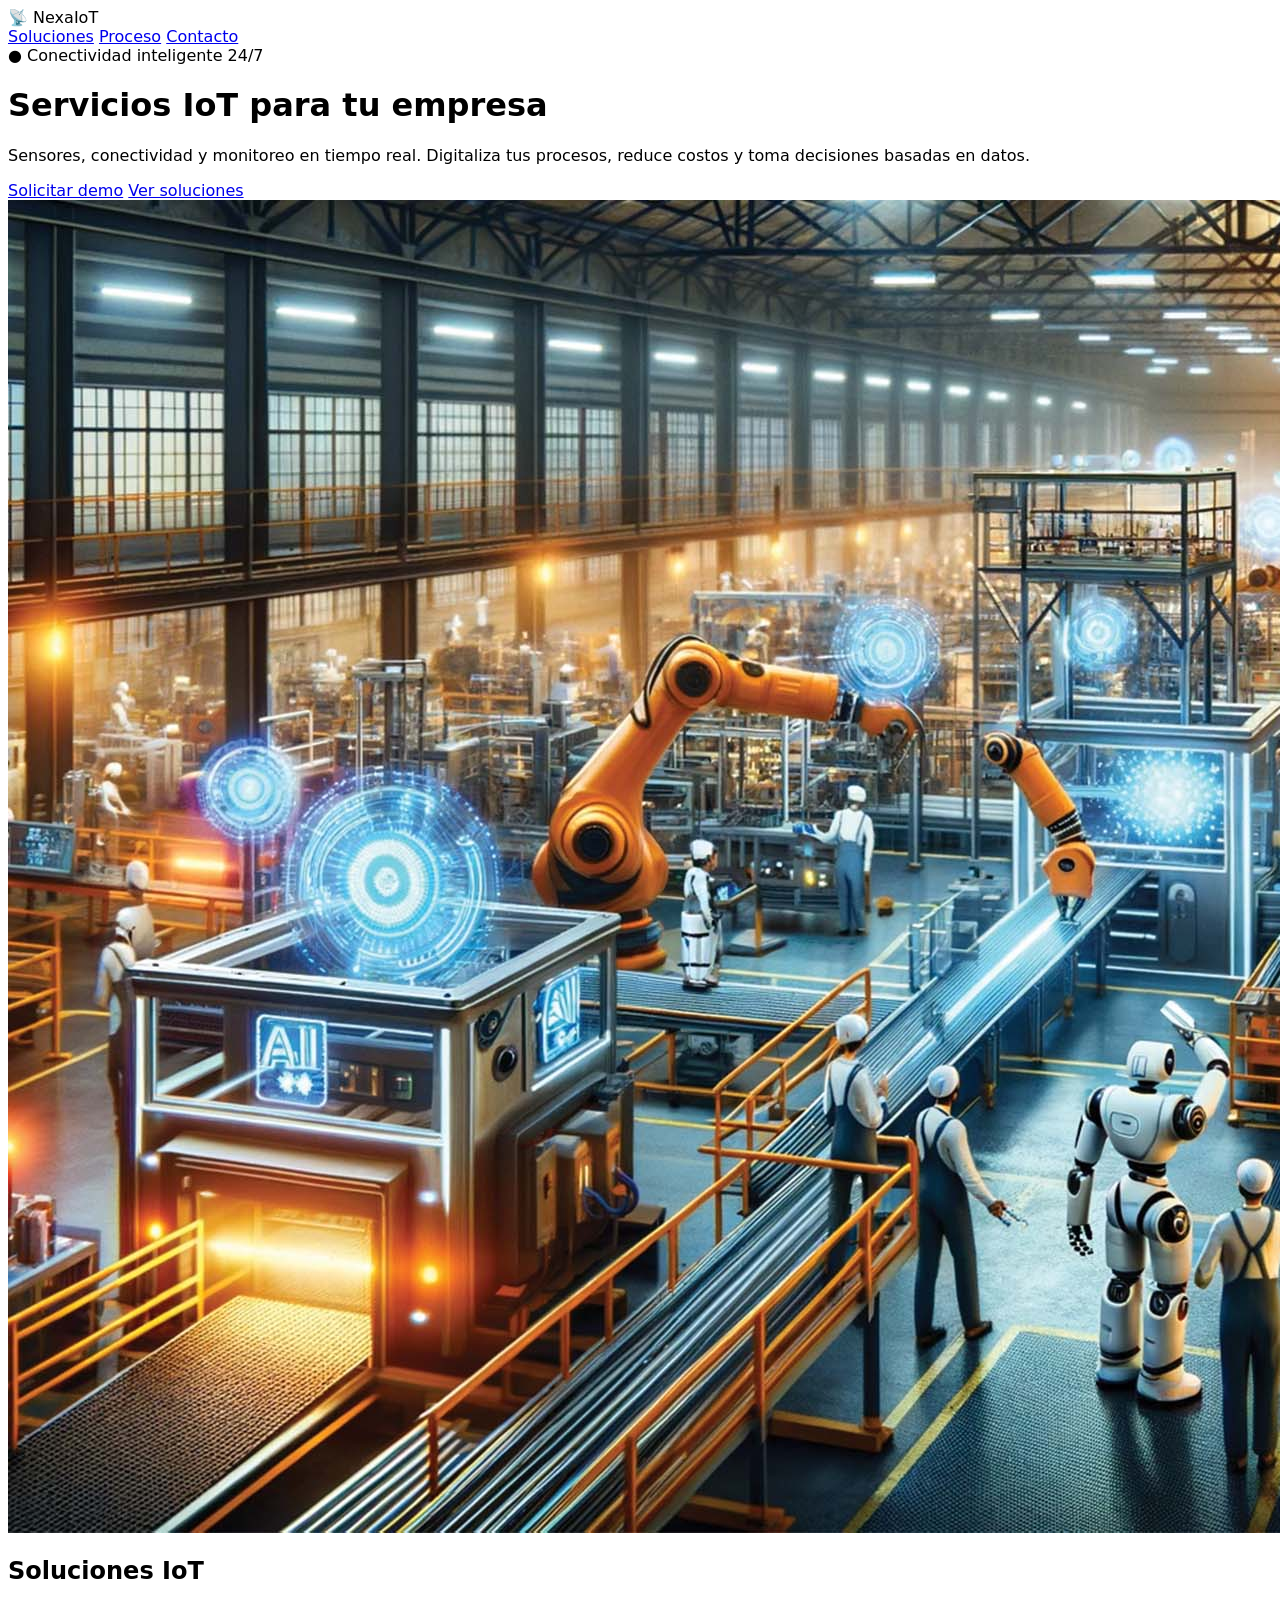
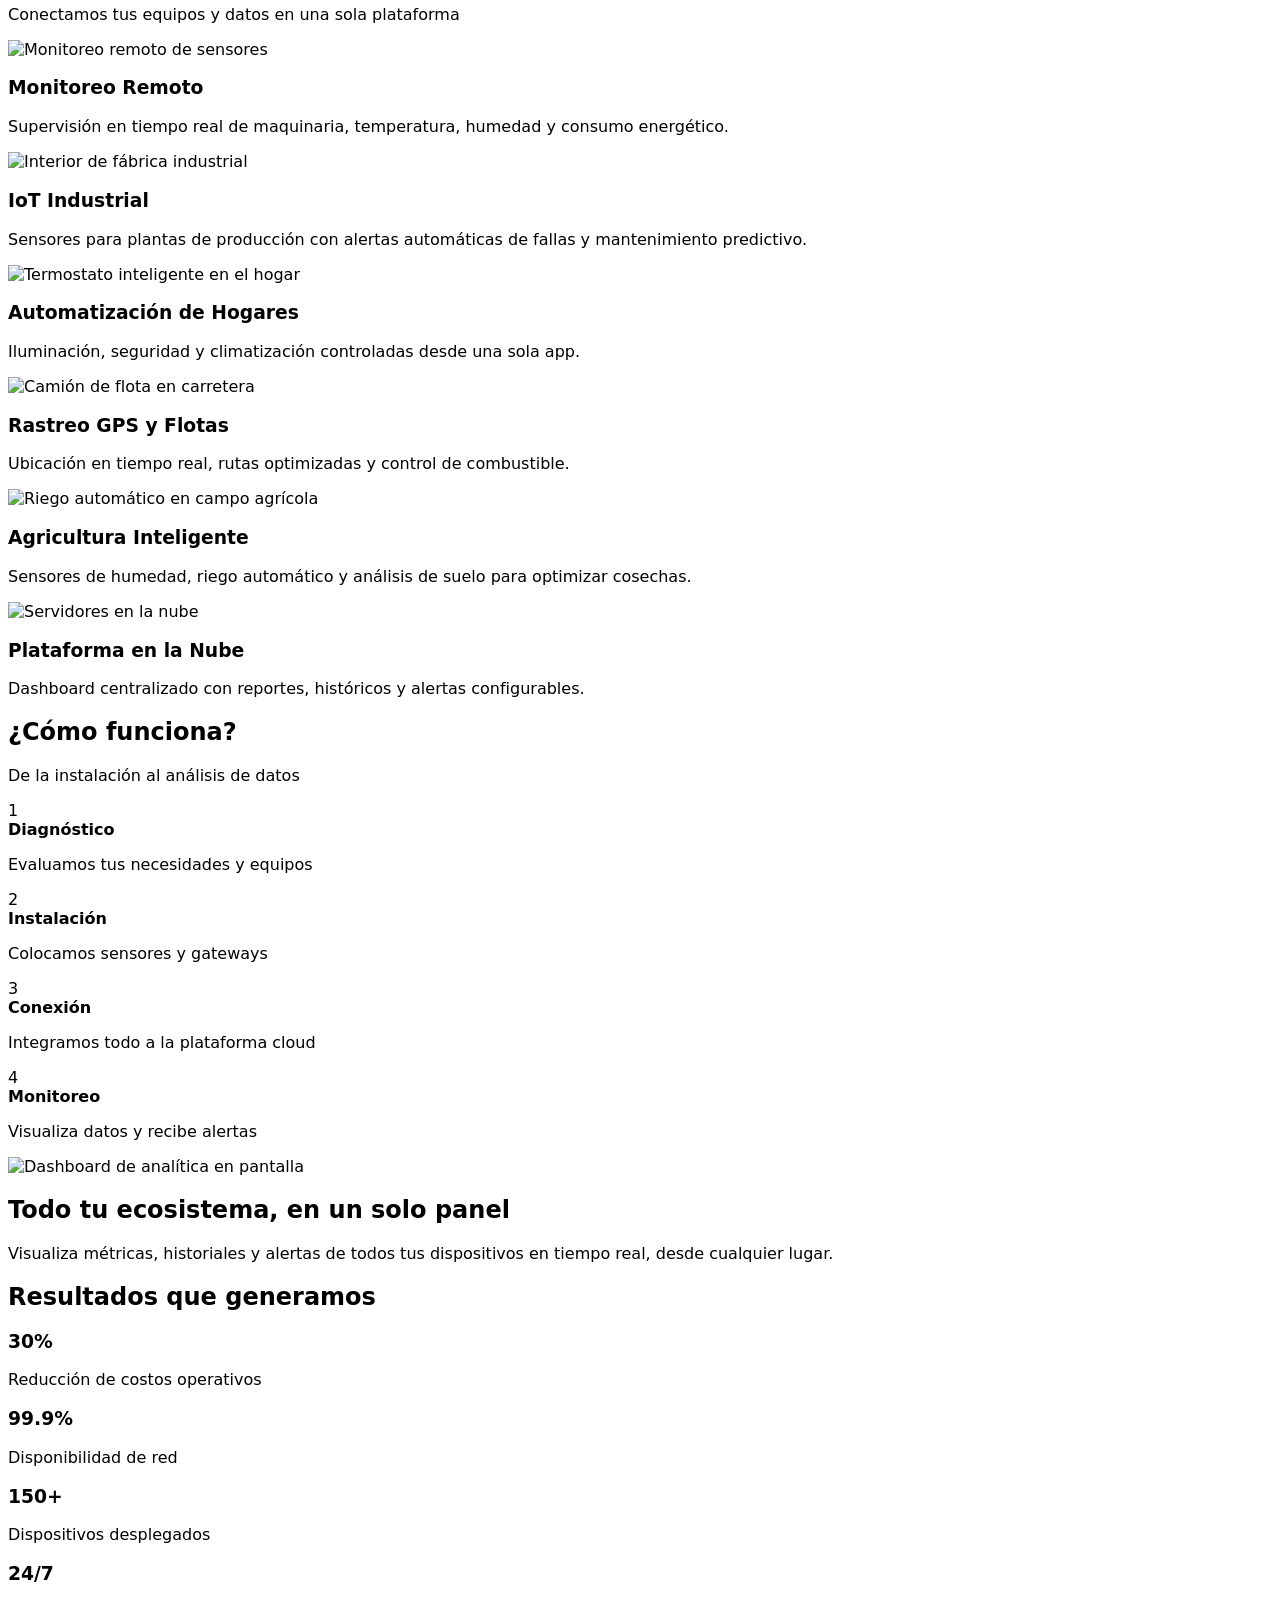
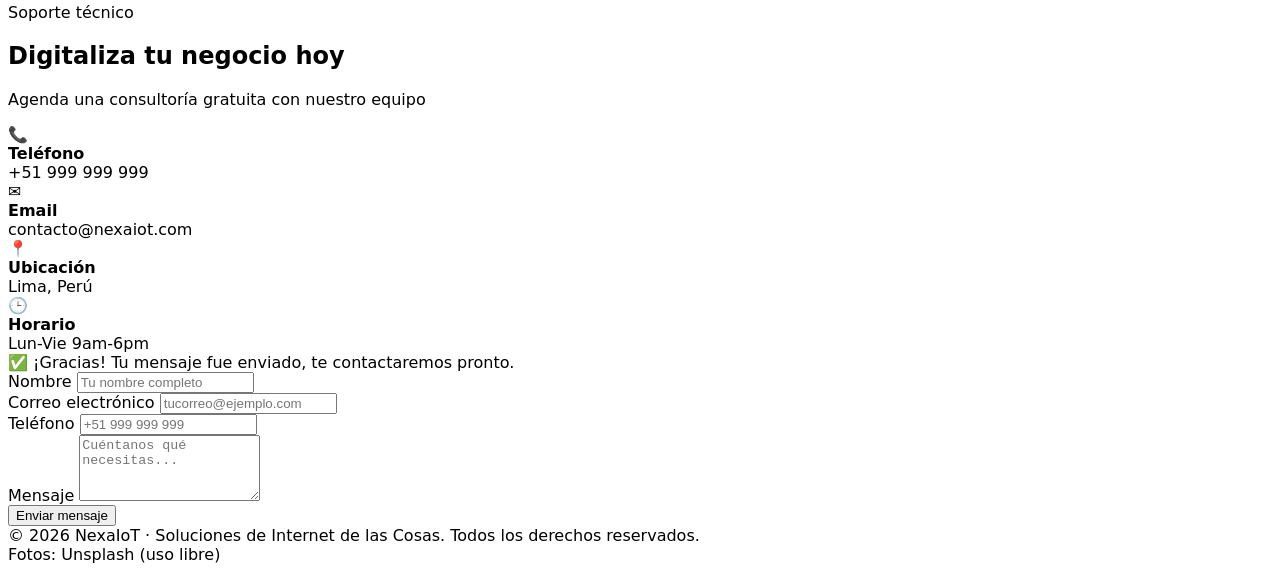
==== index.html @ f3556c1a "---" ====
<!DOCTYPE html>
<html lang="es">
<head>
<meta charset="UTF-8">
<meta name="viewport" content="width=device-width, initial-scale=1, viewport-fit=cover">
<title>NexaIoT | Soluciones de Internet de las Cosas</title>
<script src="https://cdn.tailwindcss.com"></script>
<script>
  tailwind.config = {
    theme: {
      extend: {
        colors: {
          bg: '#0a0e1a',
          bg2: '#0f1524',
          card: '#141b2e',
          accent: '#22d3ee',
          accent2: '#67e8f9',
          muted: '#8b98ac'
        }
      }
    }
  }
</script>
<style>
  body{ font-family:'Segoe UI', system-ui, -apple-system, sans-serif; }
  :root{ padding-top:env(safe-area-inset-top,0px); padding-bottom:env(safe-area-inset-bottom,0px); }
  html{ scroll-padding-top:env(safe-area-inset-top,0px); }
  .card-img{ height:9rem; width:100%; object-fit:cover; }
</style>
</head>
<body class="bg-bg text-slate-200 leading-relaxed">

<header class="sticky z-10 bg-bg2 border-b border-slate-700/30 flex items-center justify-between flex-wrap gap-3 px-6 py-4" style="top:env(safe-area-inset-top,0px);">
  <div class="text-xl font-extrabold text-accent tracking-wide ">📡 Nexa<span class="text-slate-200">IoT</span></div>
  <nav class="flex gap-6 text-sm font-medium">
    <a href="#soluciones" class="hover:text-accent">Soluciones</a>
    <a href="#proceso" class="hover:text-accent">Proceso</a>
    <a href="#contacto" class="hover:text-accent">Contacto</a>
  </nav>
</header>

<div class="max-w-6xl mx-auto px-6 pt-20 pb-16 grid md:grid-cols-2 gap-10 items-center">
  <div class="text-center md:text-left">
    <span class="inline-block bg-accent/10 text-accent border border-accent/30 rounded-full px-4 py-1.5 text-xs font-semibold mb-5">● Conectividad inteligente 24/7</span>
    <h1 class="text-3xl md:text-5xl font-bold mb-4">Servicios <span class="text-accent">IoT</span> para tu empresa</h1>
    <p class="text-muted max-w-xl mx-auto md:mx-0 mb-7 text-base">Sensores, conectividad y monitoreo en tiempo real. Digitaliza tus procesos, reduce costos y toma decisiones basadas en datos.</p>
    <a href="#contacto" class="inline-block bg-accent text-[#04141a] font-bold px-8 py-3.5 rounded-lg mx-1.5 hover:bg-accent2 transition">Solicitar demo</a>
    <a href="#soluciones" class="inline-block border border-accent text-accent font-bold px-8 py-3.5 rounded-lg mx-1.5 hover:bg-accent/10 transition">Ver soluciones</a>
  </div>
  <div class="relative">
    <img src="/image/13167061.jpg"
         alt="Placa de circuito, tecnología IoT" class="w-full h-72 md:h-96 object-cover rounded-2xl border border-accent/20">
    <div class="absolute inset-0 rounded-2xl bg-gradient-to-t from-bg/70 via-bg/10 to-transparent"></div>
  </div>
</div>

<section id="soluciones" class="max-w-5xl mx-auto px-6 py-14">
  <h2 class="text-2xl font-bold text-center mb-2">Soluciones IoT</h2>
  <p class="text-muted text-center mb-10">Conectamos tus equipos y datos en una sola plataforma</p>
  <div class="grid grid-cols-1 sm:grid-cols-2 lg:grid-cols-3 gap-5">
    <div class="bg-card border border-slate-700/20 rounded-2xl overflow-hidden hover:border-accent/40 transition">
      <img class="card-img" src="https://images.unsplash.com/photo-1683322499436-f4383dd59f5a?fm=jpg&q=70&w=800&auto=format&fit=crop" alt="Monitoreo remoto de sensores">
      <div class="p-6">
        <h3 class="font-semibold mb-2">Monitoreo Remoto</h3>
        <p class="text-muted text-sm">Supervisión en tiempo real de maquinaria, temperatura, humedad y consumo energético.</p>
      </div>
    </div>
    <div class="bg-card border border-slate-700/20 rounded-2xl overflow-hidden hover:border-accent/40 transition">
      <img class="card-img" src="https://images.unsplash.com/photo-1496247749665-49cf5b1022e9?fm=jpg&q=70&w=800&auto=format&fit=crop" alt="Interior de fábrica industrial">
      <div class="p-6">
        <h3 class="font-semibold mb-2">IoT Industrial</h3>
        <p class="text-muted text-sm">Sensores para plantas de producción con alertas automáticas de fallas y mantenimiento predictivo.</p>
      </div>
    </div>
    <div class="bg-card border border-slate-700/20 rounded-2xl overflow-hidden hover:border-accent/40 transition">
      <img class="card-img" src="https://images.unsplash.com/photo-1545259741-2ea3ebf61fa3?fm=jpg&q=70&w=800&auto=format&fit=crop" alt="Termostato inteligente en el hogar">
      <div class="p-6">
        <h3 class="font-semibold mb-2">Automatización de Hogares</h3>
        <p class="text-muted text-sm">Iluminación, seguridad y climatización controladas desde una sola app.</p>
      </div>
    </div>
    <div class="bg-card border border-slate-700/20 rounded-2xl overflow-hidden hover:border-accent/40 transition">
      <img class="card-img" src="https://images.unsplash.com/photo-1616432043562-3671ea2e5242?fm=jpg&q=70&w=800&auto=format&fit=crop" alt="Camión de flota en carretera">
      <div class="p-6">
        <h3 class="font-semibold mb-2">Rastreo GPS y Flotas</h3>
        <p class="text-muted text-sm">Ubicación en tiempo real, rutas optimizadas y control de combustible.</p>
      </div>
    </div>
    <div class="bg-card border border-slate-700/20 rounded-2xl overflow-hidden hover:border-accent/40 transition">
      <img class="card-img" src="https://images.unsplash.com/photo-1692369584496-3216a88f94c1?fm=jpg&q=70&w=800&auto=format&fit=crop" alt="Riego automático en campo agrícola">
      <div class="p-6">
        <h3 class="font-semibold mb-2">Agricultura Inteligente</h3>
        <p class="text-muted text-sm">Sensores de humedad, riego automático y análisis de suelo para optimizar cosechas.</p>
      </div>
    </div>
    <div class="bg-card border border-slate-700/20 rounded-2xl overflow-hidden hover:border-accent/40 transition">
      <img class="card-img" src="https://images.unsplash.com/photo-1698668975271-2ba9a323be6b?fm=jpg&q=70&w=800&auto=format&fit=crop" alt="Servidores en la nube">
      <div class="p-6">
        <h3 class="font-semibold mb-2">Plataforma en la Nube</h3>
        <p class="text-muted text-sm">Dashboard centralizado con reportes, históricos y alertas configurables.</p>
      </div>
    </div>
  </div>
</section>

<section id="proceso" class="max-w-5xl mx-auto px-6 py-14">
  <h2 class="text-2xl font-bold text-center mb-2">¿Cómo funciona?</h2>
  <p class="text-muted text-center mb-8">De la instalación al análisis de datos</p>
  <div class="flex flex-wrap justify-center gap-4">
    <div class="bg-card border border-slate-700/20 rounded-xl p-5 text-center w-44">
      <div class="w-8 h-8 rounded-full bg-accent text-[#04141a] font-extrabold flex items-center justify-center mx-auto mb-2.5">1</div>
      <strong class="block mb-1">Diagnóstico</strong>
      <p class="text-muted text-sm">Evaluamos tus necesidades y equipos</p>
    </div>
    <div class="bg-card border border-slate-700/20 rounded-xl p-5 text-center w-44">
      <div class="w-8 h-8 rounded-full bg-accent text-[#04141a] font-extrabold flex items-center justify-center mx-auto mb-2.5">2</div>
      <strong class="block mb-1">Instalación</strong>
      <p class="text-muted text-sm">Colocamos sensores y gateways</p>
    </div>
    <div class="bg-card border border-slate-700/20 rounded-xl p-5 text-center w-44">
      <div class="w-8 h-8 rounded-full bg-accent text-[#04141a] font-extrabold flex items-center justify-center mx-auto mb-2.5">3</div>
      <strong class="block mb-1">Conexión</strong>
      <p class="text-muted text-sm">Integramos todo a la plataforma cloud</p>
    </div>
    <div class="bg-card border border-slate-700/20 rounded-xl p-5 text-center w-44">
      <div class="w-8 h-8 rounded-full bg-accent text-[#04141a] font-extrabold flex items-center justify-center mx-auto mb-2.5">4</div>
      <strong class="block mb-1">Monitoreo</strong>
      <p class="text-muted text-sm">Visualiza datos y recibe alertas</p>
    </div>
  </div>
</section>

<section class="max-w-5xl mx-auto px-6 py-14 grid md:grid-cols-2 gap-10 items-center">
  <img src="https://images.unsplash.com/photo-1686061593213-98dad7c599b9?fm=jpg&q=70&w=1000&auto=format&fit=crop"
       alt="Dashboard de analítica en pantalla" class="w-full h-72 object-cover rounded-2xl border border-accent/20">
  <div class="text-center md:text-left">
    <h2 class="text-2xl font-bold mb-3">Todo tu ecosistema, en un solo panel</h2>
    <p class="text-muted mb-4">Visualiza métricas, historiales y alertas de todos tus dispositivos en tiempo real, desde cualquier lugar.</p>
  </div>
</section>

<section class="max-w-5xl mx-auto px-6 py-14">
  <h2 class="text-2xl font-bold text-center mb-8">Resultados que generamos</h2>
  <div class="grid grid-cols-2 sm:grid-cols-4 gap-6 text-center">
    <div><h3 class="text-3xl font-bold text-accent mb-1">30%</h3><p class="text-muted text-sm">Reducción de costos operativos</p></div>
    <div><h3 class="text-3xl font-bold text-accent mb-1">99.9%</h3><p class="text-muted text-sm">Disponibilidad de red</p></div>
    <div><h3 class="text-3xl font-bold text-accent mb-1">150+</h3><p class="text-muted text-sm">Dispositivos desplegados</p></div>
    <div><h3 class="text-3xl font-bold text-accent mb-1">24/7</h3><p class="text-muted text-sm">Soporte técnico</p></div>
  </div>
</section>

<section id="contacto" class="max-w-5xl mx-auto px-6 py-14">
  <div class="bg-card border border-slate-700/20 rounded-2xl text-center p-10">
    <h2 class="text-2xl font-bold mb-2">Digitaliza tu negocio hoy</h2>
    <p class="text-muted mb-7">Agenda una consultoría gratuita con nuestro equipo</p>
    <div class="grid grid-cols-1 sm:grid-cols-2 lg:grid-cols-4 gap-4 mb-10">
      <div class="bg-bg2 border border-slate-700/20 rounded-xl p-5">📞<br><strong>Teléfono</strong><br><span class="text-muted">+51 999 999 999</span></div>
      <div class="bg-bg2 border border-slate-700/20 rounded-xl p-5">✉️<br><strong>Email</strong><br><span class="text-muted">contacto@nexaiot.com</span></div>
      <div class="bg-bg2 border border-slate-700/20 rounded-xl p-5">📍<br><strong>Ubicación</strong><br><span class="text-muted">Lima, Perú</span></div>
      <div class="bg-bg2 border border-slate-700/20 rounded-xl p-5">🕒<br><strong>Horario</strong><br><span class="text-muted">Lun-Vie 9am-6pm</span></div>
    </div>

    <div class="max-w-lg mx-auto text-left">
      <div id="form-success" class="hidden bg-emerald-500/10 border border-emerald-500/30 text-emerald-300 rounded-xl p-5 mb-5 text-center">
        ✅ ¡Gracias! Tu mensaje fue enviado, te contactaremos pronto.
      </div>
      <div id="contact-form">
        <div class="mb-4">
          <label class="block text-sm font-medium mb-1.5" for="nombre">Nombre</label>
          <input id="nombre" type="text" required placeholder="Tu nombre completo"
            class="w-full bg-bg2 border border-slate-700/30 rounded-lg px-4 py-2.5 text-slate-200 placeholder-slate-500 focus:outline-none focus:border-accent">
        </div>
        <div class="mb-4">
          <label class="block text-sm font-medium mb-1.5" for="email">Correo electrónico</label>
          <input id="email" type="email" required placeholder="tucorreo@ejemplo.com"
            class="w-full bg-bg2 border border-slate-700/30 rounded-lg px-4 py-2.5 text-slate-200 placeholder-slate-500 focus:outline-none focus:border-accent">
        </div>
        <div class="mb-4">
          <label class="block text-sm font-medium mb-1.5" for="telefono">Teléfono</label>
          <input id="telefono" type="tel" placeholder="+51 999 999 999"
            class="w-full bg-bg2 border border-slate-700/30 rounded-lg px-4 py-2.5 text-slate-200 placeholder-slate-500 focus:outline-none focus:border-accent">
        </div>
        <div class="mb-5">
          <label class="block text-sm font-medium mb-1.5" for="mensaje">Mensaje</label>
          <textarea id="mensaje" rows="4" required placeholder="Cuéntanos qué necesitas..."
            class="w-full bg-bg2 border border-slate-700/30 rounded-lg px-4 py-2.5 text-slate-200 placeholder-slate-500 focus:outline-none focus:border-accent resize-none"></textarea>
        </div>
        <button id="submit-btn" onclick="submitForm()"
          class="w-full bg-accent text-[#04141a] font-bold px-8 py-3.5 rounded-lg hover:bg-accent2 transition">
          Enviar mensaje
        </button>
      </div>
    </div>
  </div>
</section>

<script>
  function submitForm(){
    const nombre = document.getElementById('nombre');
    const email = document.getElementById('email');
    const mensaje = document.getElementById('mensaje');

    if(!nombre.value.trim() || !email.value.trim() || !mensaje.value.trim()){
      alert('Por favor completa los campos obligatorios: nombre, correo y mensaje.');
      return;
    }
    if(!email.value.includes('@gmail.com')){
      alert('Ingresa un correo electrónico válido.');
      return;
    }

    document.getElementById('contact-form').classList.add('hidden');
    document.getElementById('form-success').classList.remove('hidden');
  }
</script>

<footer class="text-center py-8 px-5 text-muted text-sm border-t border-slate-700/20">
  © 2026 NexaIoT · Soluciones de Internet de las Cosas. Todos los derechos reservados.
  <br><span class="text-xs opacity-60">Fotos: Unsplash (uso libre)</span>
</footer>

</body>
</html>
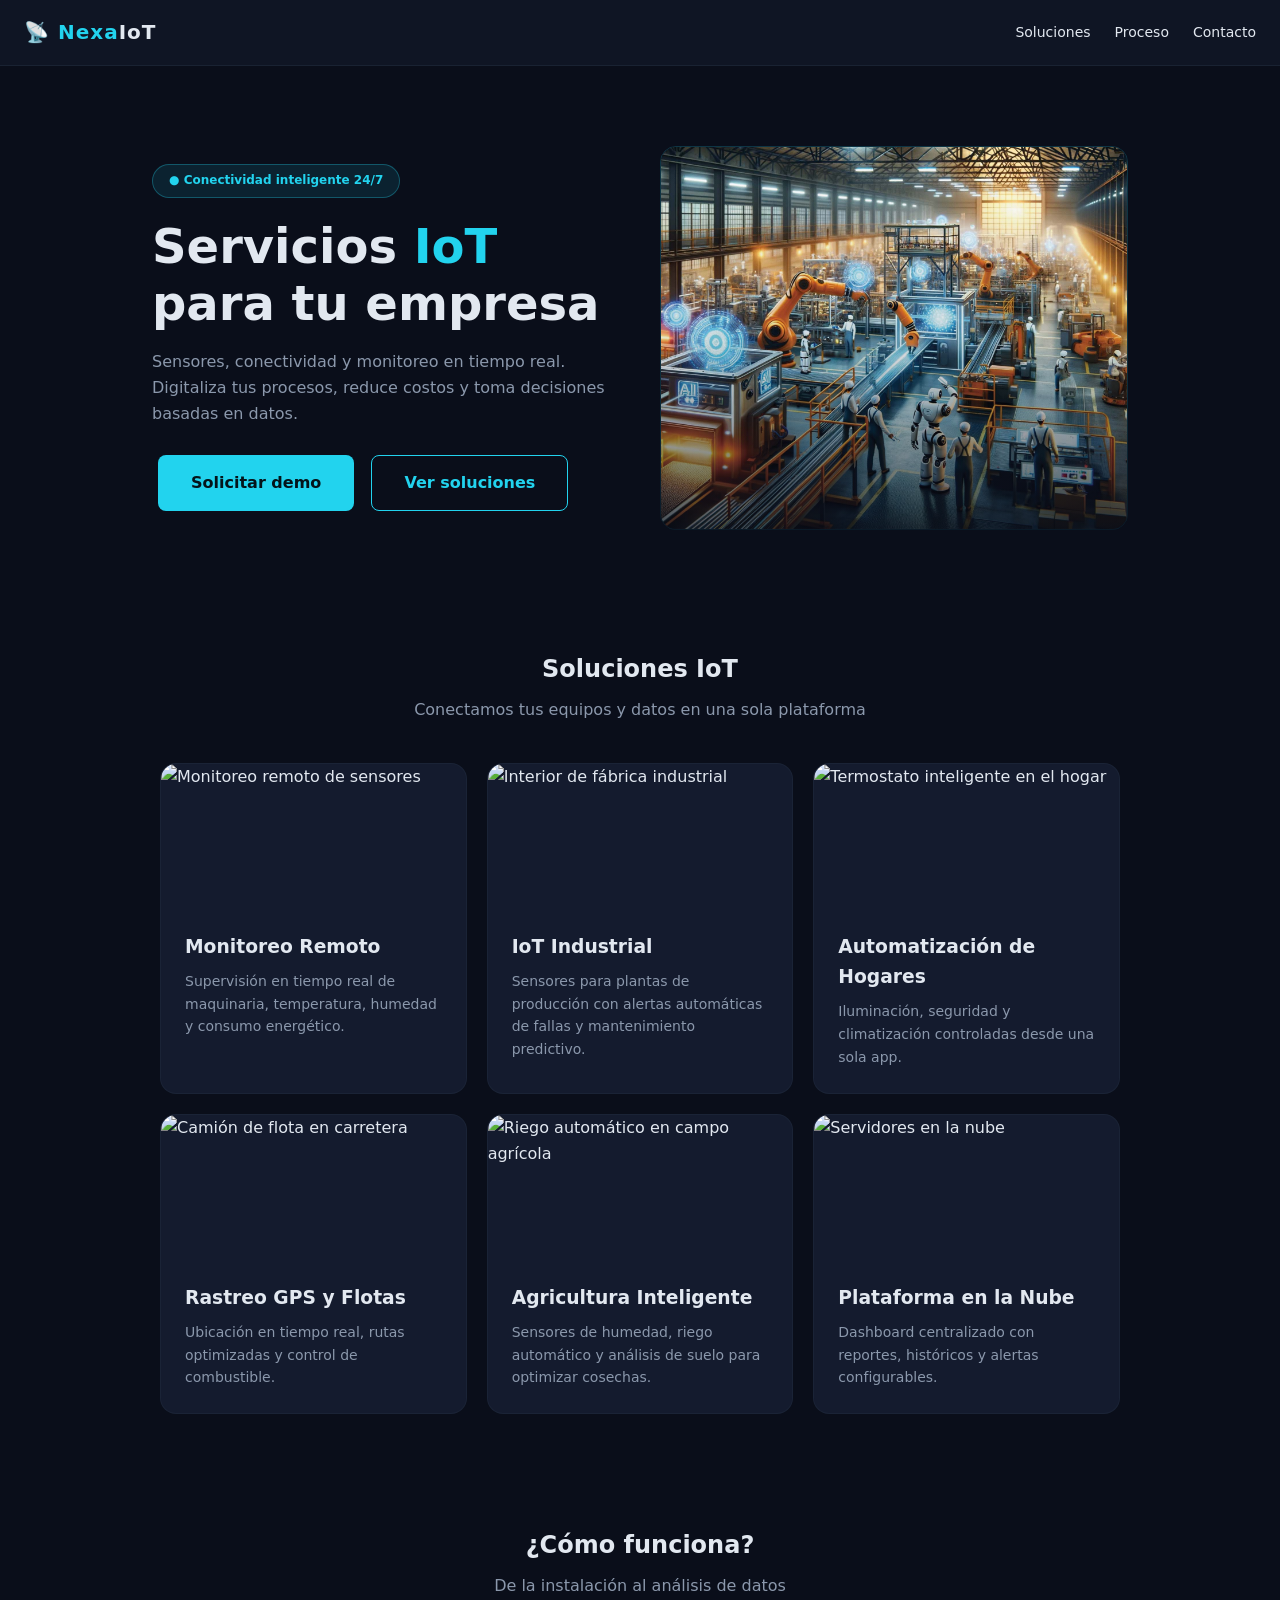
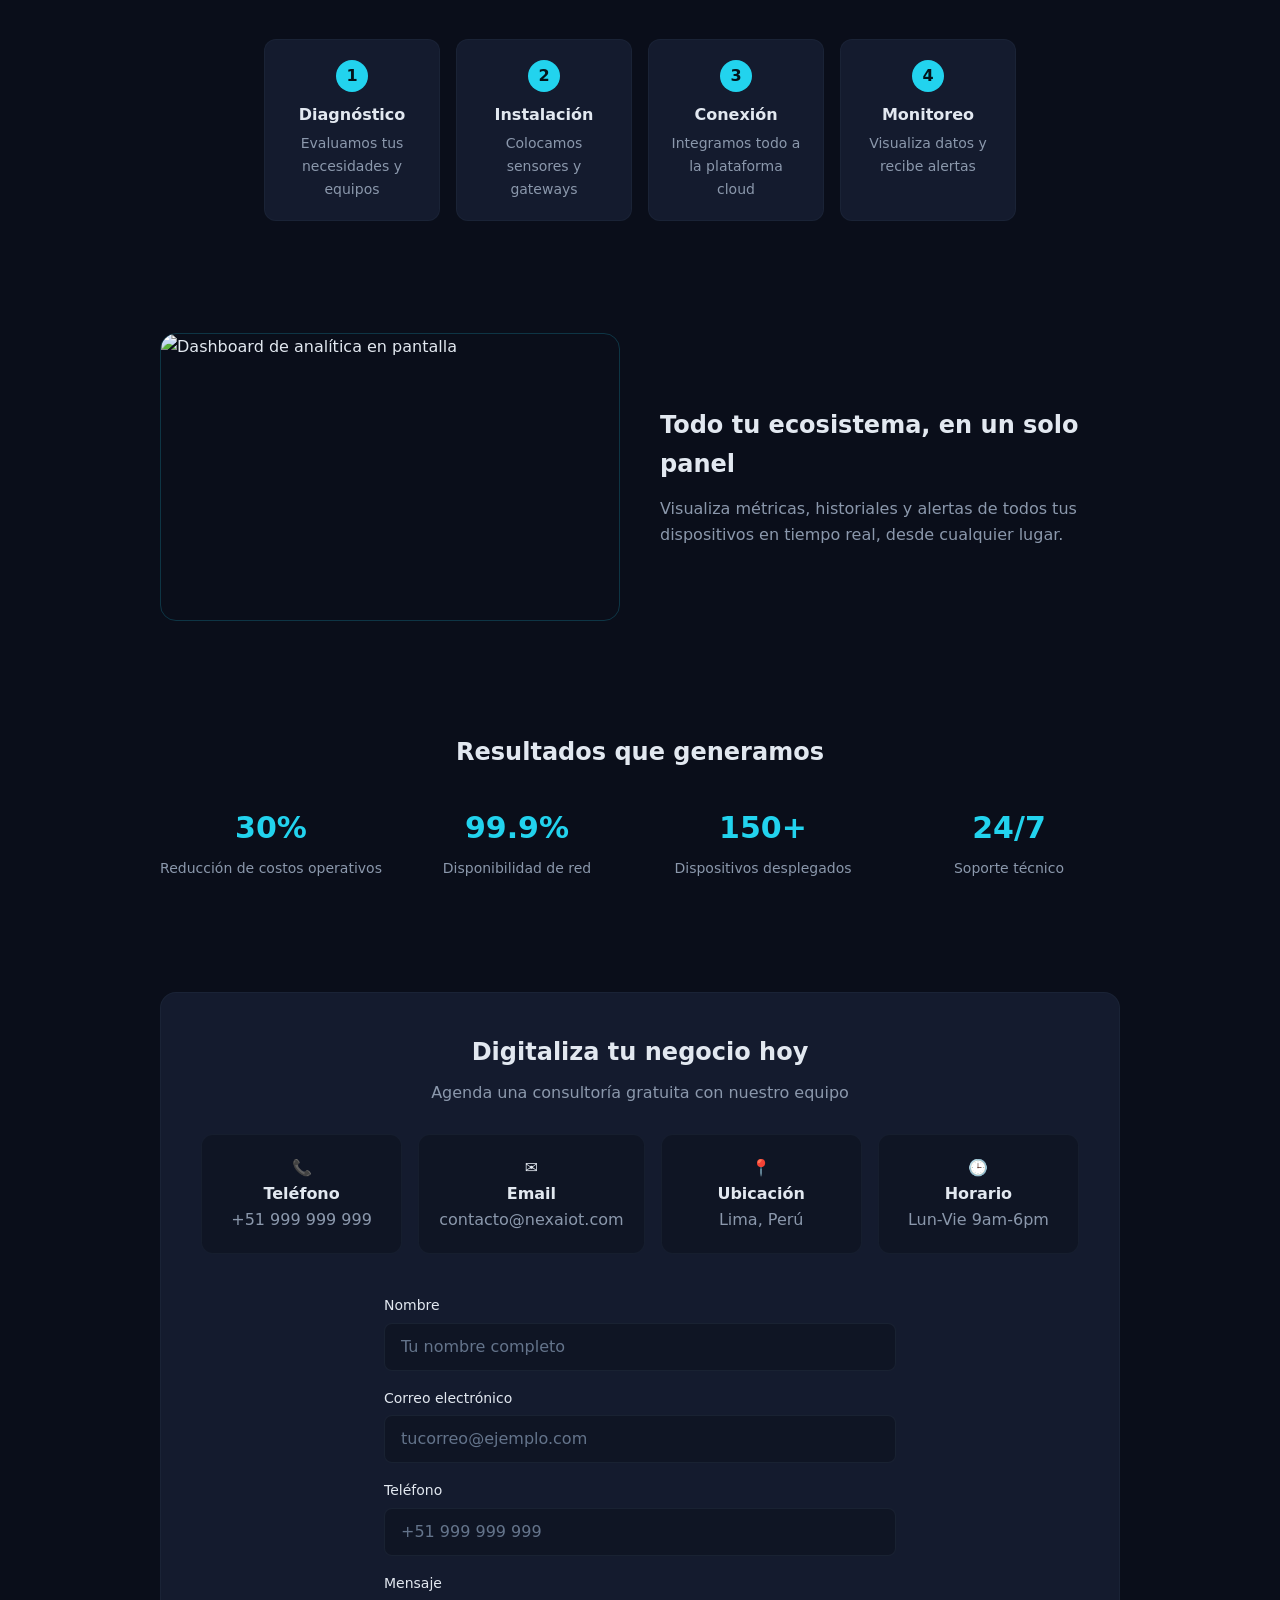
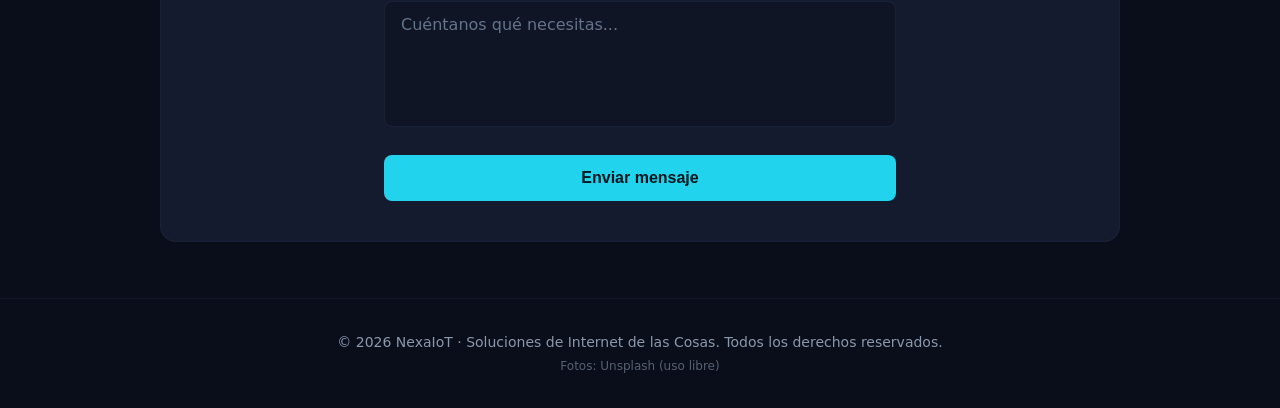
==== commit 1f1fa988: "--" ====
--- a/index.html
+++ b/index.html
@@ -4,189 +4,162 @@
 <meta charset="UTF-8">
 <meta name="viewport" content="width=device-width, initial-scale=1, viewport-fit=cover">
 <title>NexaIoT | Soluciones de Internet de las Cosas</title>
-<script src="https://cdn.tailwindcss.com"></script>
-<script>
-  tailwind.config = {
-    theme: {
-      extend: {
-        colors: {
-          bg: '#0a0e1a',
-          bg2: '#0f1524',
-          card: '#141b2e',
-          accent: '#22d3ee',
-          accent2: '#67e8f9',
-          muted: '#8b98ac'
-        }
-      }
-    }
-  }
-</script>
-<style>
-  body{ font-family:'Segoe UI', system-ui, -apple-system, sans-serif; }
-  :root{ padding-top:env(safe-area-inset-top,0px); padding-bottom:env(safe-area-inset-bottom,0px); }
-  html{ scroll-padding-top:env(safe-area-inset-top,0px); }
-  .card-img{ height:9rem; width:100%; object-fit:cover; }
-</style>
+<link rel="stylesheet" href="styles.css">
 </head>
-<body class="bg-bg text-slate-200 leading-relaxed">
+<body>
 
-<header class="sticky z-10 bg-bg2 border-b border-slate-700/30 flex items-center justify-between flex-wrap gap-3 px-6 py-4" style="top:env(safe-area-inset-top,0px);">
-  <div class="text-xl font-extrabold text-accent tracking-wide ">📡 Nexa<span class="text-slate-200">IoT</span></div>
-  <nav class="flex gap-6 text-sm font-medium">
-    <a href="#soluciones" class="hover:text-accent">Soluciones</a>
-    <a href="#proceso" class="hover:text-accent">Proceso</a>
-    <a href="#contacto" class="hover:text-accent">Contacto</a>
+<header class="site-header">
+  <div class="logo">📡 Nexa<span>IoT</span></div>
+  <nav class="main-nav">
+    <a href="#soluciones">Soluciones</a>
+    <a href="#proceso">Proceso</a>
+    <a href="#contacto">Contacto</a>
   </nav>
 </header>
 
-<div class="max-w-6xl mx-auto px-6 pt-20 pb-16 grid md:grid-cols-2 gap-10 items-center">
-  <div class="text-center md:text-left">
-    <span class="inline-block bg-accent/10 text-accent border border-accent/30 rounded-full px-4 py-1.5 text-xs font-semibold mb-5">● Conectividad inteligente 24/7</span>
-    <h1 class="text-3xl md:text-5xl font-bold mb-4">Servicios <span class="text-accent">IoT</span> para tu empresa</h1>
-    <p class="text-muted max-w-xl mx-auto md:mx-0 mb-7 text-base">Sensores, conectividad y monitoreo en tiempo real. Digitaliza tus procesos, reduce costos y toma decisiones basadas en datos.</p>
-    <a href="#contacto" class="inline-block bg-accent text-[#04141a] font-bold px-8 py-3.5 rounded-lg mx-1.5 hover:bg-accent2 transition">Solicitar demo</a>
-    <a href="#soluciones" class="inline-block border border-accent text-accent font-bold px-8 py-3.5 rounded-lg mx-1.5 hover:bg-accent/10 transition">Ver soluciones</a>
+<div class="container hero">
+  <div class="hero-text">
+    <span class="badge">● Conectividad inteligente 24/7</span>
+    <h1>Servicios <span>IoT</span> para tu empresa</h1>
+    <p>Sensores, conectividad y monitoreo en tiempo real. Digitaliza tus procesos, reduce costos y toma decisiones basadas en datos.</p>
+    <a href="#contacto" class="btn btn-primary">Solicitar demo</a>
+    <a href="#soluciones" class="btn btn-outline">Ver soluciones</a>
   </div>
-  <div class="relative">
+  <div class="hero-media">
     <img src="/image/13167061.jpg"
-         alt="Placa de circuito, tecnología IoT" class="w-full h-72 md:h-96 object-cover rounded-2xl border border-accent/20">
-    <div class="absolute inset-0 rounded-2xl bg-gradient-to-t from-bg/70 via-bg/10 to-transparent"></div>
+         alt="Placa de circuito, tecnología IoT">
+    <div class="hero-overlay"></div>
   </div>
 </div>
 
-<section id="soluciones" class="max-w-5xl mx-auto px-6 py-14">
-  <h2 class="text-2xl font-bold text-center mb-2">Soluciones IoT</h2>
-  <p class="text-muted text-center mb-10">Conectamos tus equipos y datos en una sola plataforma</p>
-  <div class="grid grid-cols-1 sm:grid-cols-2 lg:grid-cols-3 gap-5">
-    <div class="bg-card border border-slate-700/20 rounded-2xl overflow-hidden hover:border-accent/40 transition">
+<section id="soluciones" class="container-md section">
+  <h2 class="section-title">Soluciones IoT</h2>
+  <p class="section-sub">Conectamos tus equipos y datos en una sola plataforma</p>
+  <div class="cards">
+    <div class="card">
       <img class="card-img" src="https://images.unsplash.com/photo-1683322499436-f4383dd59f5a?fm=jpg&q=70&w=800&auto=format&fit=crop" alt="Monitoreo remoto de sensores">
-      <div class="p-6">
-        <h3 class="font-semibold mb-2">Monitoreo Remoto</h3>
-        <p class="text-muted text-sm">Supervisión en tiempo real de maquinaria, temperatura, humedad y consumo energético.</p>
+      <div class="card-body">
+        <h3>Monitoreo Remoto</h3>
+        <p>Supervisión en tiempo real de maquinaria, temperatura, humedad y consumo energético.</p>
       </div>
     </div>
-    <div class="bg-card border border-slate-700/20 rounded-2xl overflow-hidden hover:border-accent/40 transition">
+    <div class="card">
       <img class="card-img" src="https://images.unsplash.com/photo-1496247749665-49cf5b1022e9?fm=jpg&q=70&w=800&auto=format&fit=crop" alt="Interior de fábrica industrial">
-      <div class="p-6">
-        <h3 class="font-semibold mb-2">IoT Industrial</h3>
-        <p class="text-muted text-sm">Sensores para plantas de producción con alertas automáticas de fallas y mantenimiento predictivo.</p>
+      <div class="card-body">
+        <h3>IoT Industrial</h3>
+        <p>Sensores para plantas de producción con alertas automáticas de fallas y mantenimiento predictivo.</p>
       </div>
     </div>
-    <div class="bg-card border border-slate-700/20 rounded-2xl overflow-hidden hover:border-accent/40 transition">
+    <div class="card">
       <img class="card-img" src="https://images.unsplash.com/photo-1545259741-2ea3ebf61fa3?fm=jpg&q=70&w=800&auto=format&fit=crop" alt="Termostato inteligente en el hogar">
-      <div class="p-6">
-        <h3 class="font-semibold mb-2">Automatización de Hogares</h3>
-        <p class="text-muted text-sm">Iluminación, seguridad y climatización controladas desde una sola app.</p>
+      <div class="card-body">
+        <h3>Automatización de Hogares</h3>
+        <p>Iluminación, seguridad y climatización controladas desde una sola app.</p>
       </div>
     </div>
-    <div class="bg-card border border-slate-700/20 rounded-2xl overflow-hidden hover:border-accent/40 transition">
+    <div class="card">
       <img class="card-img" src="https://images.unsplash.com/photo-1616432043562-3671ea2e5242?fm=jpg&q=70&w=800&auto=format&fit=crop" alt="Camión de flota en carretera">
-      <div class="p-6">
-        <h3 class="font-semibold mb-2">Rastreo GPS y Flotas</h3>
-        <p class="text-muted text-sm">Ubicación en tiempo real, rutas optimizadas y control de combustible.</p>
+      <div class="card-body">
+        <h3>Rastreo GPS y Flotas</h3>
+        <p>Ubicación en tiempo real, rutas optimizadas y control de combustible.</p>
       </div>
     </div>
-    <div class="bg-card border border-slate-700/20 rounded-2xl overflow-hidden hover:border-accent/40 transition">
+    <div class="card">
       <img class="card-img" src="https://images.unsplash.com/photo-1692369584496-3216a88f94c1?fm=jpg&q=70&w=800&auto=format&fit=crop" alt="Riego automático en campo agrícola">
-      <div class="p-6">
-        <h3 class="font-semibold mb-2">Agricultura Inteligente</h3>
-        <p class="text-muted text-sm">Sensores de humedad, riego automático y análisis de suelo para optimizar cosechas.</p>
+      <div class="card-body">
+        <h3>Agricultura Inteligente</h3>
+        <p>Sensores de humedad, riego automático y análisis de suelo para optimizar cosechas.</p>
       </div>
     </div>
-    <div class="bg-card border border-slate-700/20 rounded-2xl overflow-hidden hover:border-accent/40 transition">
+    <div class="card">
       <img class="card-img" src="https://images.unsplash.com/photo-1698668975271-2ba9a323be6b?fm=jpg&q=70&w=800&auto=format&fit=crop" alt="Servidores en la nube">
-      <div class="p-6">
-        <h3 class="font-semibold mb-2">Plataforma en la Nube</h3>
-        <p class="text-muted text-sm">Dashboard centralizado con reportes, históricos y alertas configurables.</p>
+      <div class="card-body">
+        <h3>Plataforma en la Nube</h3>
+        <p>Dashboard centralizado con reportes, históricos y alertas configurables.</p>
       </div>
     </div>
   </div>
 </section>
 
-<section id="proceso" class="max-w-5xl mx-auto px-6 py-14">
-  <h2 class="text-2xl font-bold text-center mb-2">¿Cómo funciona?</h2>
-  <p class="text-muted text-center mb-8">De la instalación al análisis de datos</p>
-  <div class="flex flex-wrap justify-center gap-4">
-    <div class="bg-card border border-slate-700/20 rounded-xl p-5 text-center w-44">
-      <div class="w-8 h-8 rounded-full bg-accent text-[#04141a] font-extrabold flex items-center justify-center mx-auto mb-2.5">1</div>
-      <strong class="block mb-1">Diagnóstico</strong>
-      <p class="text-muted text-sm">Evaluamos tus necesidades y equipos</p>
+<section id="proceso" class="container-md section">
+  <h2 class="section-title">¿Cómo funciona?</h2>
+  <p class="section-sub">De la instalación al análisis de datos</p>
+  <div class="steps">
+    <div class="step">
+      <div class="step-number">1</div>
+      <strong>Diagnóstico</strong>
+      <p>Evaluamos tus necesidades y equipos</p>
     </div>
-    <div class="bg-card border border-slate-700/20 rounded-xl p-5 text-center w-44">
-      <div class="w-8 h-8 rounded-full bg-accent text-[#04141a] font-extrabold flex items-center justify-center mx-auto mb-2.5">2</div>
-      <strong class="block mb-1">Instalación</strong>
-      <p class="text-muted text-sm">Colocamos sensores y gateways</p>
+    <div class="step">
+      <div class="step-number">2</div>
+      <strong>Instalación</strong>
+      <p>Colocamos sensores y gateways</p>
     </div>
-    <div class="bg-card border border-slate-700/20 rounded-xl p-5 text-center w-44">
-      <div class="w-8 h-8 rounded-full bg-accent text-[#04141a] font-extrabold flex items-center justify-center mx-auto mb-2.5">3</div>
-      <strong class="block mb-1">Conexión</strong>
-      <p class="text-muted text-sm">Integramos todo a la plataforma cloud</p>
+    <div class="step">
+      <div class="step-number">3</div>
+      <strong>Conexión</strong>
+      <p>Integramos todo a la plataforma cloud</p>
     </div>
-    <div class="bg-card border border-slate-700/20 rounded-xl p-5 text-center w-44">
-      <div class="w-8 h-8 rounded-full bg-accent text-[#04141a] font-extrabold flex items-center justify-center mx-auto mb-2.5">4</div>
-      <strong class="block mb-1">Monitoreo</strong>
-      <p class="text-muted text-sm">Visualiza datos y recibe alertas</p>
+    <div class="step">
+      <div class="step-number">4</div>
+      <strong>Monitoreo</strong>
+      <p>Visualiza datos y recibe alertas</p>
     </div>
   </div>
 </section>
 
-<section class="max-w-5xl mx-auto px-6 py-14 grid md:grid-cols-2 gap-10 items-center">
+<section class="container-md section split">
   <img src="https://images.unsplash.com/photo-1686061593213-98dad7c599b9?fm=jpg&q=70&w=1000&auto=format&fit=crop"
-       alt="Dashboard de analítica en pantalla" class="w-full h-72 object-cover rounded-2xl border border-accent/20">
-  <div class="text-center md:text-left">
-    <h2 class="text-2xl font-bold mb-3">Todo tu ecosistema, en un solo panel</h2>
-    <p class="text-muted mb-4">Visualiza métricas, historiales y alertas de todos tus dispositivos en tiempo real, desde cualquier lugar.</p>
+       alt="Dashboard de analítica en pantalla">
+  <div class="split-text">
+    <h2>Todo tu ecosistema, en un solo panel</h2>
+    <p>Visualiza métricas, historiales y alertas de todos tus dispositivos en tiempo real, desde cualquier lugar.</p>
   </div>
 </section>
 
-<section class="max-w-5xl mx-auto px-6 py-14">
-  <h2 class="text-2xl font-bold text-center mb-8">Resultados que generamos</h2>
-  <div class="grid grid-cols-2 sm:grid-cols-4 gap-6 text-center">
-    <div><h3 class="text-3xl font-bold text-accent mb-1">30%</h3><p class="text-muted text-sm">Reducción de costos operativos</p></div>
-    <div><h3 class="text-3xl font-bold text-accent mb-1">99.9%</h3><p class="text-muted text-sm">Disponibilidad de red</p></div>
-    <div><h3 class="text-3xl font-bold text-accent mb-1">150+</h3><p class="text-muted text-sm">Dispositivos desplegados</p></div>
-    <div><h3 class="text-3xl font-bold text-accent mb-1">24/7</h3><p class="text-muted text-sm">Soporte técnico</p></div>
+<section class="container-md section">
+  <h2 class="section-title" style="margin-bottom:2rem;">Resultados que generamos</h2>
+  <div class="stats">
+    <div class="stat"><h3>30%</h3><p>Reducción de costos operativos</p></div>
+    <div class="stat"><h3>99.9%</h3><p>Disponibilidad de red</p></div>
+    <div class="stat"><h3>150+</h3><p>Dispositivos desplegados</p></div>
+    <div class="stat"><h3>24/7</h3><p>Soporte técnico</p></div>
   </div>
 </section>
 
-<section id="contacto" class="max-w-5xl mx-auto px-6 py-14">
-  <div class="bg-card border border-slate-700/20 rounded-2xl text-center p-10">
-    <h2 class="text-2xl font-bold mb-2">Digitaliza tu negocio hoy</h2>
-    <p class="text-muted mb-7">Agenda una consultoría gratuita con nuestro equipo</p>
-    <div class="grid grid-cols-1 sm:grid-cols-2 lg:grid-cols-4 gap-4 mb-10">
-      <div class="bg-bg2 border border-slate-700/20 rounded-xl p-5">📞<br><strong>Teléfono</strong><br><span class="text-muted">+51 999 999 999</span></div>
-      <div class="bg-bg2 border border-slate-700/20 rounded-xl p-5">✉️<br><strong>Email</strong><br><span class="text-muted">contacto@nexaiot.com</span></div>
-      <div class="bg-bg2 border border-slate-700/20 rounded-xl p-5">📍<br><strong>Ubicación</strong><br><span class="text-muted">Lima, Perú</span></div>
-      <div class="bg-bg2 border border-slate-700/20 rounded-xl p-5">🕒<br><strong>Horario</strong><br><span class="text-muted">Lun-Vie 9am-6pm</span></div>
+<section id="contacto" class="container-md section">
+  <div class="contact-box">
+    <h2>Digitaliza tu negocio hoy</h2>
+    <p>Agenda una consultoría gratuita con nuestro equipo</p>
+    <div class="contact-info">
+      <div class="info-card">📞<br><strong>Teléfono</strong><br><span>+51 999 999 999</span></div>
+      <div class="info-card">✉️<br><strong>Email</strong><br><span>contacto@nexaiot.com</span></div>
+      <div class="info-card">📍<br><strong>Ubicación</strong><br><span>Lima, Perú</span></div>
+      <div class="info-card">🕒<br><strong>Horario</strong><br><span>Lun-Vie 9am-6pm</span></div>
     </div>
 
-    <div class="max-w-lg mx-auto text-left">
-      <div id="form-success" class="hidden bg-emerald-500/10 border border-emerald-500/30 text-emerald-300 rounded-xl p-5 mb-5 text-center">
+    <div class="form-wrap">
+      <div id="form-success" class="hidden form-success">
         ✅ ¡Gracias! Tu mensaje fue enviado, te contactaremos pronto.
       </div>
       <div id="contact-form">
-        <div class="mb-4">
-          <label class="block text-sm font-medium mb-1.5" for="nombre">Nombre</label>
-          <input id="nombre" type="text" required placeholder="Tu nombre completo"
-            class="w-full bg-bg2 border border-slate-700/30 rounded-lg px-4 py-2.5 text-slate-200 placeholder-slate-500 focus:outline-none focus:border-accent">
+        <div class="field">
+          <label for="nombre">Nombre</label>
+          <input id="nombre" type="text" required placeholder="Tu nombre completo">
         </div>
-        <div class="mb-4">
-          <label class="block text-sm font-medium mb-1.5" for="email">Correo electrónico</label>
-          <input id="email" type="email" required placeholder="tucorreo@ejemplo.com"
-            class="w-full bg-bg2 border border-slate-700/30 rounded-lg px-4 py-2.5 text-slate-200 placeholder-slate-500 focus:outline-none focus:border-accent">
+        <div class="field">
+          <label for="email">Correo electrónico</label>
+          <input id="email" type="email" required placeholder="tucorreo@ejemplo.com">
         </div>
-        <div class="mb-4">
-          <label class="block text-sm font-medium mb-1.5" for="telefono">Teléfono</label>
-          <input id="telefono" type="tel" placeholder="+51 999 999 999"
-            class="w-full bg-bg2 border border-slate-700/30 rounded-lg px-4 py-2.5 text-slate-200 placeholder-slate-500 focus:outline-none focus:border-accent">
+        <div class="field">
+          <label for="telefono">Teléfono</label>
+          <input id="telefono" type="tel" placeholder="+51 999 999 999">
         </div>
-        <div class="mb-5">
-          <label class="block text-sm font-medium mb-1.5" for="mensaje">Mensaje</label>
-          <textarea id="mensaje" rows="4" required placeholder="Cuéntanos qué necesitas..."
-            class="w-full bg-bg2 border border-slate-700/30 rounded-lg px-4 py-2.5 text-slate-200 placeholder-slate-500 focus:outline-none focus:border-accent resize-none"></textarea>
+        <div class="field">
+          <label for="mensaje">Mensaje</label>
+          <textarea id="mensaje" rows="4" required placeholder="Cuéntanos qué necesitas..."></textarea>
         </div>
-        <button id="submit-btn" onclick="submitForm()"
-          class="w-full bg-accent text-[#04141a] font-bold px-8 py-3.5 rounded-lg hover:bg-accent2 transition">
+        <button id="submit-btn" onclick="submitForm()" class="submit-btn">
           Enviar mensaje
         </button>
       </div>
@@ -214,10 +187,10 @@
   }
 </script>
 
-<footer class="text-center py-8 px-5 text-muted text-sm border-t border-slate-700/20">
+<footer class="site-footer">
   © 2026 NexaIoT · Soluciones de Internet de las Cosas. Todos los derechos reservados.
-  <br><span class="text-xs opacity-60">Fotos: Unsplash (uso libre)</span>
+  <br><span class="credits">Fotos: Unsplash (uso libre)</span>
 </footer>
 
 </body>
-</html>+</html>
--- a/styles.css
+++ b/styles.css
@@ -0,0 +1,522 @@
+:root {
+  --bg: #0a0e1a;
+  --bg2: #0f1524;
+  --card: #141b2e;
+  --accent: #22d3ee;
+  --accent2: #67e8f9;
+  --muted: #8b98ac;
+  --text: #e2e8f0;
+  --border: rgba(51, 65, 85, 0.3);
+  --border-soft: rgba(51, 65, 85, 0.2);
+  --placeholder: #64748b;
+  padding-top: env(safe-area-inset-top, 0px);
+  padding-bottom: env(safe-area-inset-bottom, 0px);
+}
+
+* {
+  box-sizing: border-box;
+  margin: 0;
+  padding: 0;
+}
+
+html {
+  scroll-padding-top: env(safe-area-inset-top, 0px);
+}
+
+body {
+  font-family: 'Segoe UI', system-ui, -apple-system, sans-serif;
+  background: var(--bg);
+  color: var(--text);
+  line-height: 1.625;
+}
+
+img {
+  display: block;
+  max-width: 100%;
+}
+
+a {
+  color: inherit;
+  text-decoration: none;
+}
+
+.hidden {
+  display: none !important;
+}
+
+.container {
+  max-width: 64rem;
+  margin: 0 auto;
+  padding: 0 1.5rem;
+}
+
+.container-md {
+  max-width: 60rem;
+  margin: 0 auto;
+  padding: 0 1.5rem;
+}
+
+.section {
+  padding: 3.5rem 0;
+}
+
+/* ---------- Header ---------- */
+.site-header {
+  position: sticky;
+  z-index: 10;
+  top: env(safe-area-inset-top, 0px);
+  background: var(--bg2);
+  border-bottom: 1px solid var(--border);
+  display: flex;
+  align-items: center;
+  justify-content: space-between;
+  flex-wrap: wrap;
+  gap: 0.75rem;
+  padding: 1rem 1.5rem;
+}
+
+.logo {
+  font-size: 1.25rem;
+  font-weight: 800;
+  color: var(--accent);
+  letter-spacing: 0.05em;
+}
+
+.logo span {
+  color: var(--text);
+}
+
+.main-nav {
+  display: flex;
+  gap: 1.5rem;
+  font-size: 0.875rem;
+  font-weight: 500;
+}
+
+.main-nav a:hover {
+  color: var(--accent);
+}
+
+/* ---------- Hero ---------- */
+.hero {
+  display: grid;
+  grid-template-columns: 1fr;
+  gap: 2.5rem;
+  align-items: center;
+  padding-top: 5rem;
+  padding-bottom: 4rem;
+}
+
+.hero-text {
+  text-align: center;
+}
+
+.badge {
+  display: inline-block;
+  background: rgba(34, 211, 238, 0.1);
+  color: var(--accent);
+  border: 1px solid rgba(34, 211, 238, 0.3);
+  border-radius: 9999px;
+  padding: 0.375rem 1rem;
+  font-size: 0.75rem;
+  font-weight: 600;
+  margin-bottom: 1.25rem;
+}
+
+.hero h1 {
+  font-size: 1.875rem;
+  font-weight: 700;
+  line-height: 1.2;
+  margin-bottom: 1rem;
+}
+
+.hero h1 span {
+  color: var(--accent);
+}
+
+.hero-text p {
+  color: var(--muted);
+  max-width: 36rem;
+  margin: 0 auto 1.75rem;
+  font-size: 1rem;
+}
+
+.btn {
+  display: inline-block;
+  font-weight: 700;
+  padding: 0.875rem 2rem;
+  border-radius: 0.5rem;
+  margin: 0 0.375rem;
+  transition: background 0.2s, color 0.2s, border-color 0.2s;
+  border: 1px solid transparent;
+  cursor: pointer;
+}
+
+.btn-primary {
+  background: var(--accent);
+  color: #04141a;
+}
+
+.btn-primary:hover {
+  background: var(--accent2);
+}
+
+.btn-outline {
+  border: 1px solid var(--accent);
+  color: var(--accent);
+}
+
+.btn-outline:hover {
+  background: rgba(34, 211, 238, 0.1);
+}
+
+.hero-media {
+  position: relative;
+}
+
+.hero-media img {
+  width: 100%;
+  height: 18rem;
+  object-fit: cover;
+  border-radius: 1rem;
+  border: 1px solid rgba(34, 211, 238, 0.2);
+}
+
+.hero-overlay {
+  position: absolute;
+  inset: 0;
+  border-radius: 1rem;
+  background: linear-gradient(to top, rgba(10, 14, 26, 0.7), rgba(10, 14, 26, 0.1), transparent);
+}
+
+/* ---------- Titles ---------- */
+.section-title {
+  font-size: 1.5rem;
+  font-weight: 700;
+  text-align: center;
+  margin-bottom: 0.5rem;
+}
+
+.section-sub {
+  color: var(--muted);
+  text-align: center;
+  margin-bottom: 2.5rem;
+}
+
+/* ---------- Cards grid ---------- */
+.cards {
+  display: grid;
+  grid-template-columns: 1fr;
+  gap: 1.25rem;
+}
+
+.card {
+  background: var(--card);
+  border: 1px solid var(--border-soft);
+  border-radius: 1rem;
+  overflow: hidden;
+  transition: border-color 0.2s;
+}
+
+.card:hover {
+  border-color: rgba(34, 211, 238, 0.4);
+}
+
+.card-img {
+  height: 9rem;
+  width: 100%;
+  object-fit: cover;
+}
+
+.card-body {
+  padding: 1.5rem;
+}
+
+.card-body h3 {
+  font-weight: 600;
+  margin-bottom: 0.5rem;
+}
+
+.card-body p {
+  color: var(--muted);
+  font-size: 0.875rem;
+}
+
+/* ---------- Process ---------- */
+.steps {
+  display: flex;
+  flex-wrap: wrap;
+  justify-content: center;
+  gap: 1rem;
+}
+
+.step {
+  background: var(--card);
+  border: 1px solid var(--border-soft);
+  border-radius: 0.75rem;
+  padding: 1.25rem;
+  text-align: center;
+  width: 11rem;
+}
+
+.step-number {
+  width: 2rem;
+  height: 2rem;
+  border-radius: 9999px;
+  background: var(--accent);
+  color: #04141a;
+  font-weight: 800;
+  display: flex;
+  align-items: center;
+  justify-content: center;
+  margin: 0 auto 0.625rem;
+}
+
+.step strong {
+  display: block;
+  margin-bottom: 0.25rem;
+}
+
+.step p {
+  color: var(--muted);
+  font-size: 0.875rem;
+}
+
+/* ---------- Split section ---------- */
+.split {
+  display: grid;
+  grid-template-columns: 1fr;
+  gap: 2.5rem;
+  align-items: center;
+}
+
+.split img {
+  width: 100%;
+  height: 18rem;
+  object-fit: cover;
+  border-radius: 1rem;
+  border: 1px solid rgba(34, 211, 238, 0.2);
+}
+
+.split-text {
+  text-align: center;
+}
+
+.split-text h2 {
+  font-size: 1.5rem;
+  font-weight: 700;
+  margin-bottom: 0.75rem;
+}
+
+.split-text p {
+  color: var(--muted);
+}
+
+/* ---------- Stats ---------- */
+.stats {
+  display: grid;
+  grid-template-columns: repeat(2, 1fr);
+  gap: 1.5rem;
+  text-align: center;
+}
+
+.stat h3 {
+  font-size: 1.875rem;
+  font-weight: 700;
+  color: var(--accent);
+  margin-bottom: 0.25rem;
+}
+
+.stat p {
+  color: var(--muted);
+  font-size: 0.875rem;
+}
+
+/* ---------- Contact ---------- */
+.contact-box {
+  background: var(--card);
+  border: 1px solid var(--border-soft);
+  border-radius: 1rem;
+  text-align: center;
+  padding: 2.5rem;
+}
+
+.contact-box h2 {
+  font-size: 1.5rem;
+  font-weight: 700;
+  margin-bottom: 0.5rem;
+}
+
+.contact-box > p {
+  color: var(--muted);
+  margin-bottom: 1.75rem;
+}
+
+.contact-info {
+  display: grid;
+  grid-template-columns: 1fr;
+  gap: 1rem;
+  margin-bottom: 2.5rem;
+}
+
+.info-card {
+  background: var(--bg2);
+  border: 1px solid var(--border-soft);
+  border-radius: 0.75rem;
+  padding: 1.25rem;
+}
+
+.info-card span {
+  color: var(--muted);
+}
+
+.form-wrap {
+  max-width: 32rem;
+  margin: 0 auto;
+  text-align: left;
+}
+
+.form-success {
+  background: rgba(16, 185, 129, 0.1);
+  border: 1px solid rgba(16, 185, 129, 0.3);
+  color: #6ee7b7;
+  border-radius: 0.75rem;
+  padding: 1.25rem;
+  margin-bottom: 1.25rem;
+  text-align: center;
+}
+
+.field {
+  margin-bottom: 1rem;
+}
+
+.field label {
+  display: block;
+  font-size: 0.875rem;
+  font-weight: 500;
+  margin-bottom: 0.375rem;
+}
+
+.field input,
+.field textarea {
+  width: 100%;
+  background: var(--bg2);
+  border: 1px solid var(--border);
+  border-radius: 0.5rem;
+  padding: 0.625rem 1rem;
+  color: var(--text);
+  font: inherit;
+  outline: none;
+  transition: border-color 0.2s;
+}
+
+.field input::placeholder,
+.field textarea::placeholder {
+  color: var(--placeholder);
+}
+
+.field input:focus,
+.field textarea:focus {
+  border-color: var(--accent);
+}
+
+.field textarea {
+  resize: none;
+}
+
+.form-wrap .field:last-of-type {
+  margin-bottom: 1.25rem;
+}
+
+.submit-btn {
+  width: 100%;
+  background: var(--accent);
+  color: #04141a;
+  font-weight: 700;
+  padding: 0.875rem 2rem;
+  border: none;
+  border-radius: 0.5rem;
+  font-size: 1rem;
+  cursor: pointer;
+  transition: background 0.2s;
+}
+
+.submit-btn:hover {
+  background: var(--accent2);
+}
+
+/* ---------- Footer ---------- */
+.site-footer {
+  text-align: center;
+  padding: 2rem 1.25rem;
+  color: var(--muted);
+  font-size: 0.875rem;
+  border-top: 1px solid var(--border-soft);
+}
+
+.site-footer .credits {
+  font-size: 0.75rem;
+  opacity: 0.6;
+}
+
+/* ---------- Responsive ---------- */
+@media (min-width: 640px) {
+  .cards {
+    grid-template-columns: repeat(2, 1fr);
+  }
+
+  .contact-info {
+    grid-template-columns: repeat(2, 1fr);
+  }
+}
+
+@media (min-width: 768px) {
+  .hero {
+    grid-template-columns: repeat(2, 1fr);
+  }
+
+  .hero-text {
+    text-align: left;
+  }
+
+  .hero-text p {
+    margin-left: 0;
+    margin-right: 0;
+  }
+
+  .hero h1 {
+    font-size: 3rem;
+  }
+
+  .hero-media img {
+    height: 24rem;
+  }
+
+  .split {
+    grid-template-columns: repeat(2, 1fr);
+  }
+
+  .split img {
+    height: 18rem;
+  }
+
+  .split-text {
+    text-align: left;
+  }
+}
+
+@media (min-width: 1024px) {
+  .cards {
+    grid-template-columns: repeat(3, 1fr);
+  }
+
+  .contact-info {
+    grid-template-columns: repeat(4, 1fr);
+  }
+}
+
+@media (min-width: 640px) {
+  .stats {
+    grid-template-columns: repeat(4, 1fr);
+  }
+}
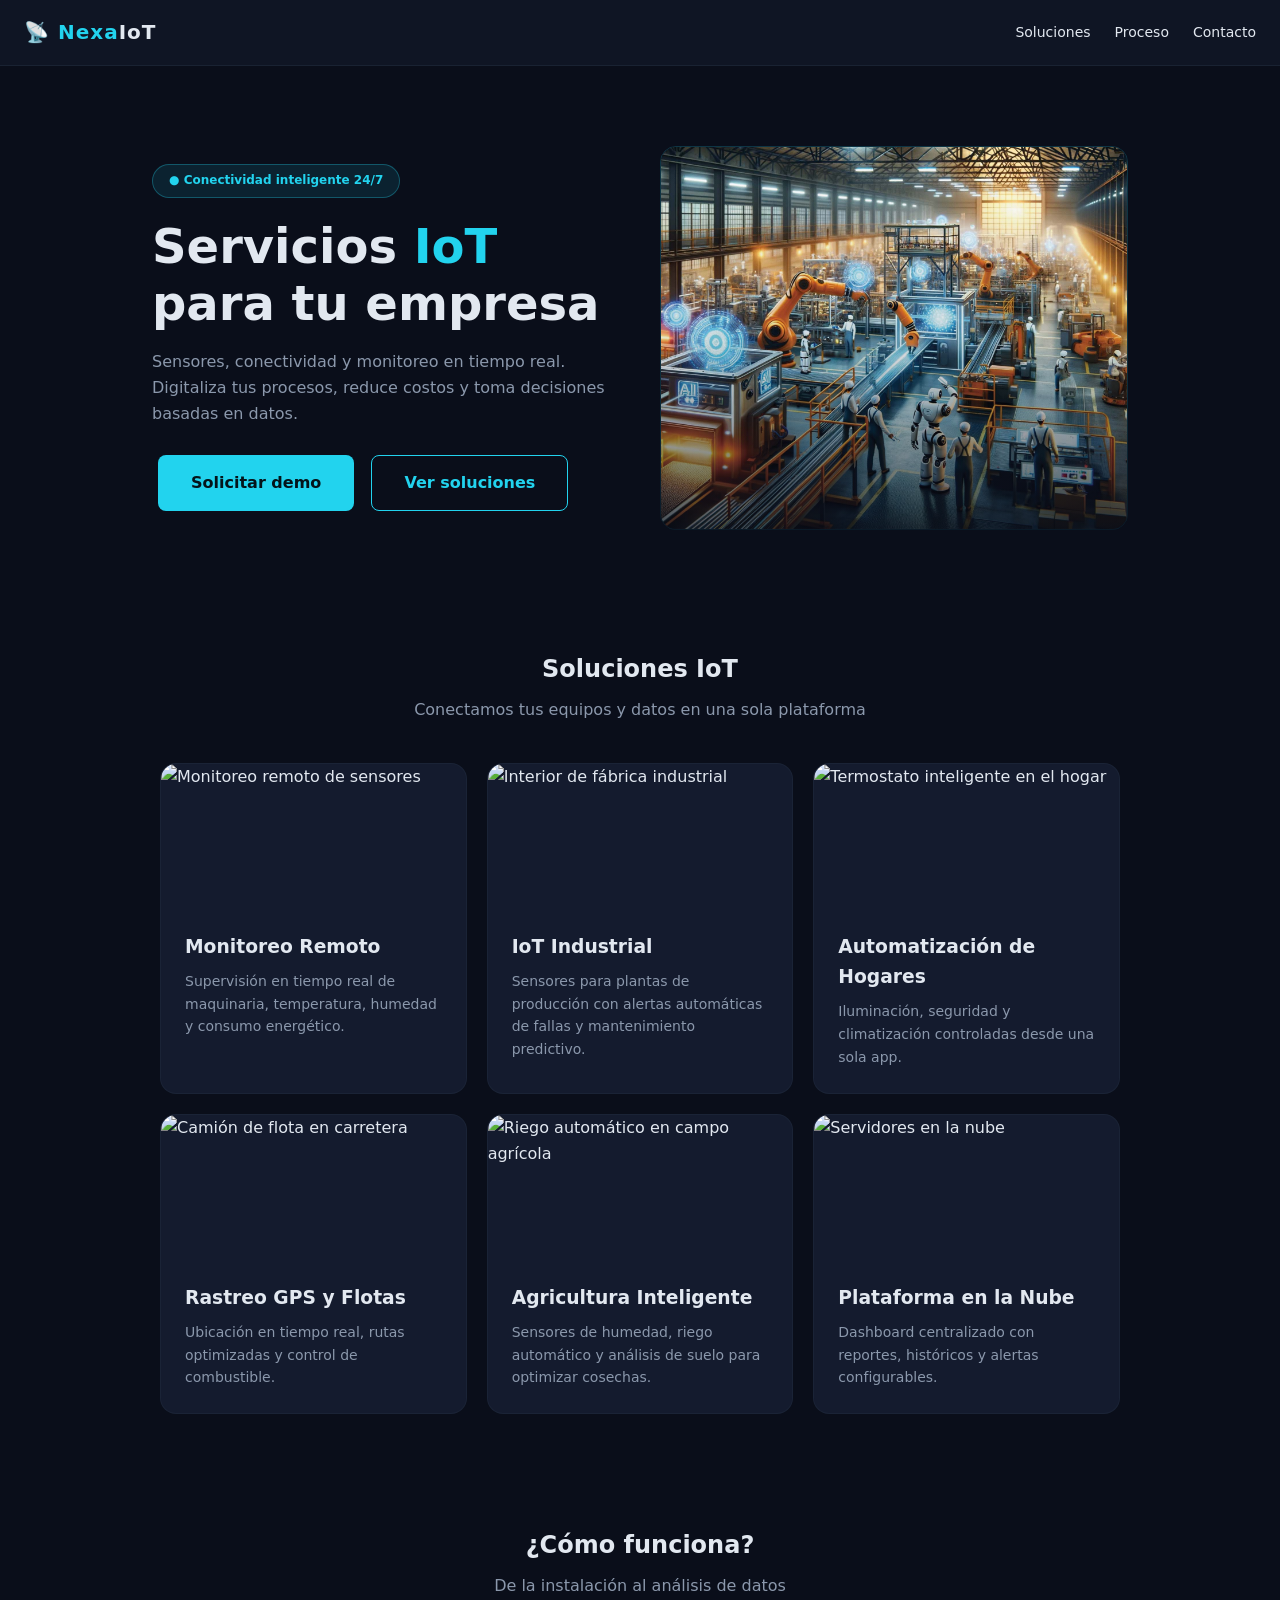
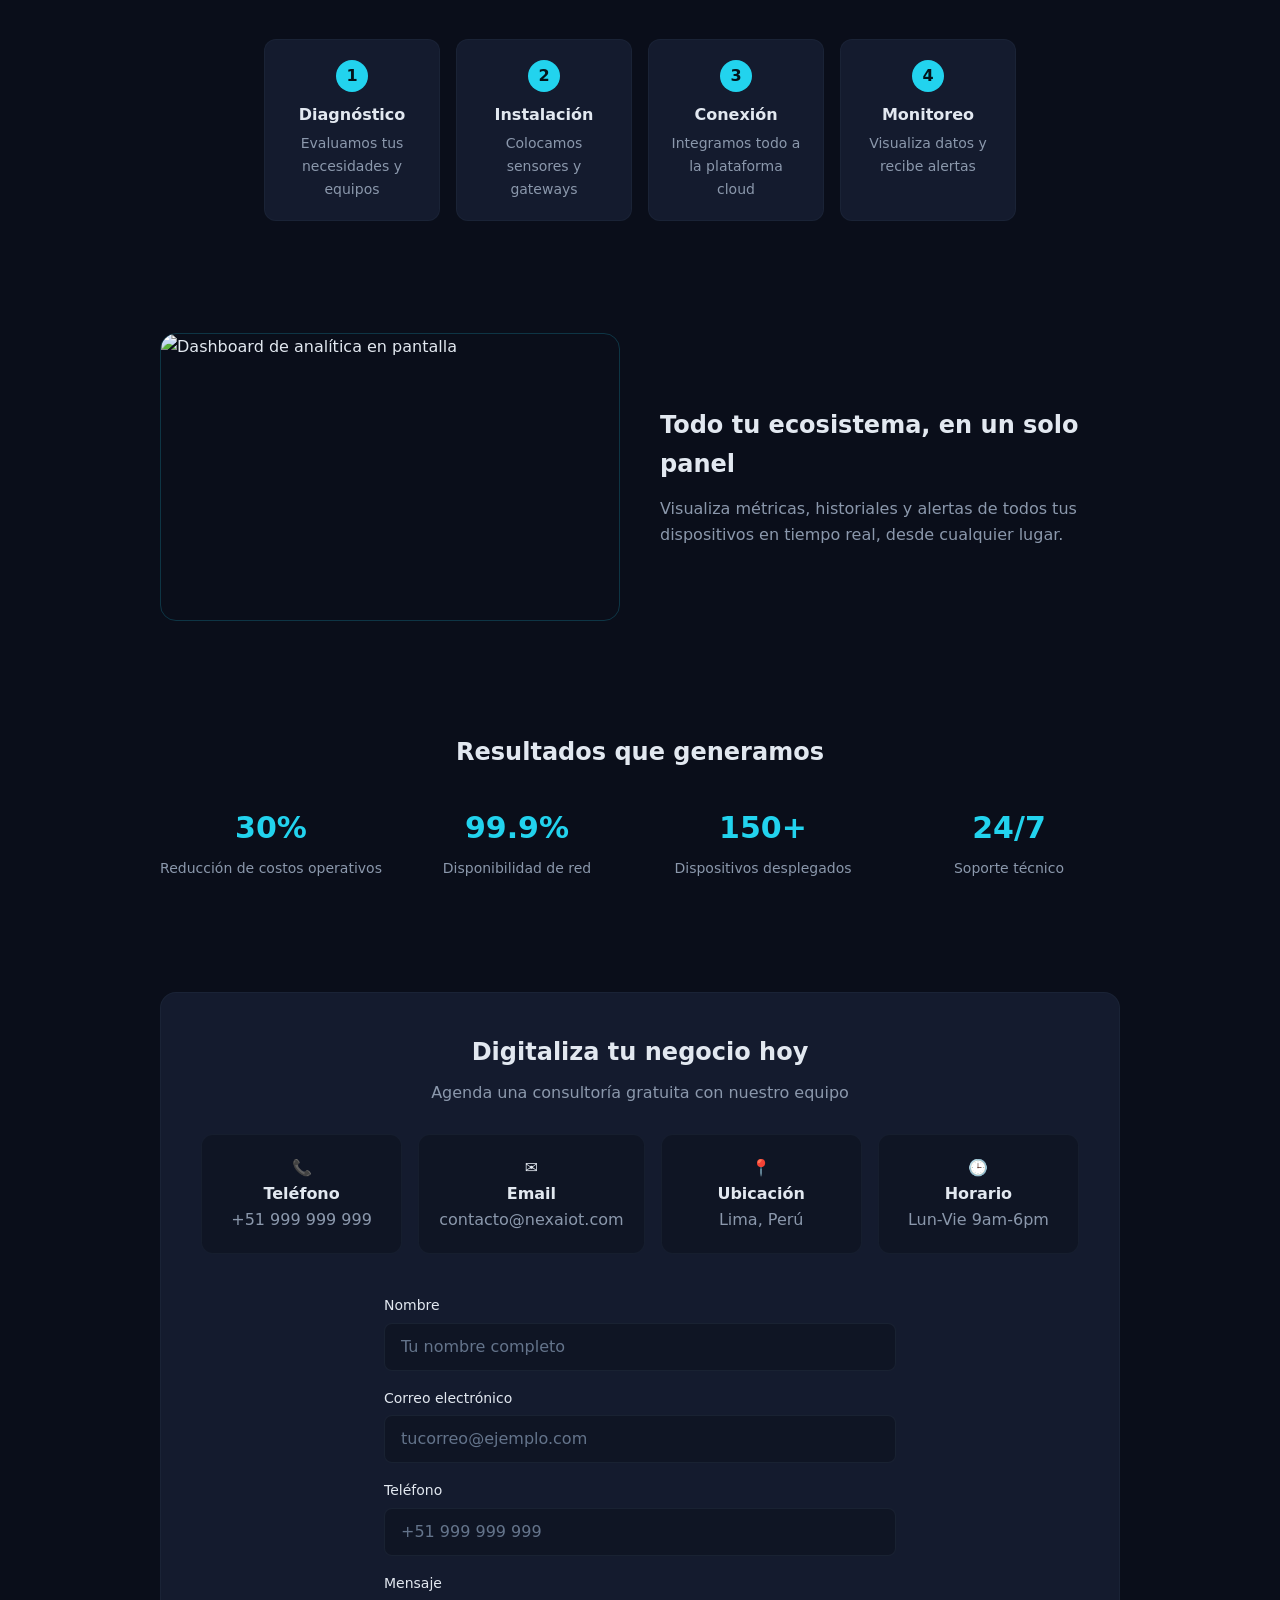
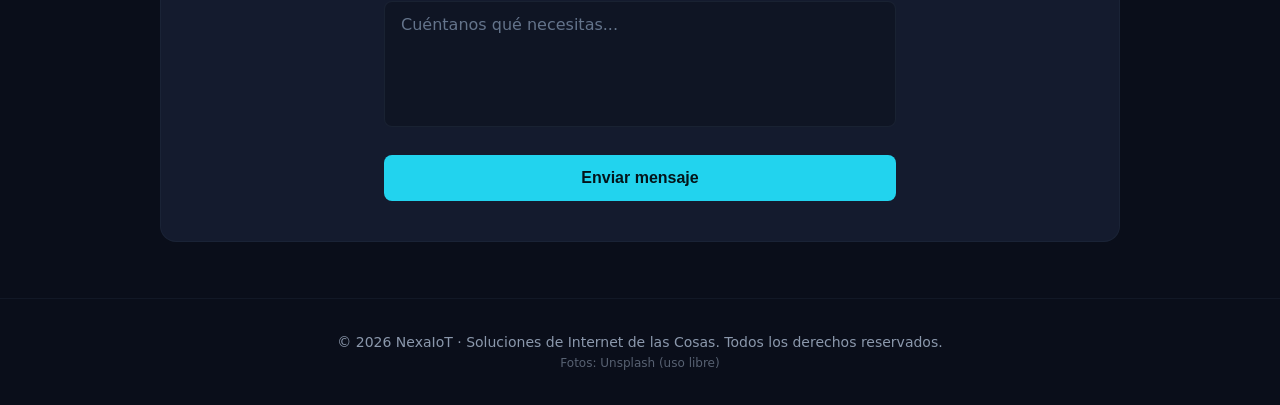
==== commit 46f96e14: "--" ====
--- a/index.html
+++ b/index.html
@@ -10,17 +10,19 @@
 
 <header class="site-header">
   <div class="logo">📡 Nexa<span>IoT</span></div>
-  <nav class="main-nav">
+  <nav class="main-nav" aria-label="Navegación principal">
     <a href="#soluciones">Soluciones</a>
     <a href="#proceso">Proceso</a>
     <a href="#contacto">Contacto</a>
   </nav>
 </header>
 
-<div class="container hero">
+<main>
+
+<section class="container hero" aria-labelledby="hero-title">
   <div class="hero-text">
     <span class="badge">● Conectividad inteligente 24/7</span>
-    <h1>Servicios <span>IoT</span> para tu empresa</h1>
+    <h1 id="hero-title">Servicios <span>IoT</span> para tu empresa</h1>
     <p>Sensores, conectividad y monitoreo en tiempo real. Digitaliza tus procesos, reduce costos y toma decisiones basadas en datos.</p>
     <a href="#contacto" class="btn btn-primary">Solicitar demo</a>
     <a href="#soluciones" class="btn btn-outline">Ver soluciones</a>
@@ -28,97 +30,97 @@
   <div class="hero-media">
     <img src="/image/13167061.jpg"
          alt="Placa de circuito, tecnología IoT">
-    <div class="hero-overlay"></div>
-  </div>
-</div>
-
-<section id="soluciones" class="container-md section">
-  <h2 class="section-title">Soluciones IoT</h2>
+    <div class="hero-overlay" aria-hidden="true"></div>
+  </div>
+</section>
+
+<section id="soluciones" class="container-md section" aria-labelledby="soluciones-title">
+  <h2 class="section-title" id="soluciones-title">Soluciones IoT</h2>
   <p class="section-sub">Conectamos tus equipos y datos en una sola plataforma</p>
   <div class="cards">
-    <div class="card">
-      <img class="card-img" src="https://images.unsplash.com/photo-1683322499436-f4383dd59f5a?fm=jpg&q=70&w=800&auto=format&fit=crop" alt="Monitoreo remoto de sensores">
+    <article class="card">
+      <img class="card-img" src="https://images.unsplash.com/photo-1683322499436-f4383dd59f5a?fm=jpg&q=70&w=800&auto=format&fit=crop" alt="Monitoreo remoto de sensores" loading="lazy">
       <div class="card-body">
         <h3>Monitoreo Remoto</h3>
         <p>Supervisión en tiempo real de maquinaria, temperatura, humedad y consumo energético.</p>
       </div>
-    </div>
-    <div class="card">
-      <img class="card-img" src="https://images.unsplash.com/photo-1496247749665-49cf5b1022e9?fm=jpg&q=70&w=800&auto=format&fit=crop" alt="Interior de fábrica industrial">
+    </article>
+    <article class="card">
+      <img class="card-img" src="https://images.unsplash.com/photo-1496247749665-49cf5b1022e9?fm=jpg&q=70&w=800&auto=format&fit=crop" alt="Interior de fábrica industrial" loading="lazy">
       <div class="card-body">
         <h3>IoT Industrial</h3>
         <p>Sensores para plantas de producción con alertas automáticas de fallas y mantenimiento predictivo.</p>
       </div>
-    </div>
-    <div class="card">
-      <img class="card-img" src="https://images.unsplash.com/photo-1545259741-2ea3ebf61fa3?fm=jpg&q=70&w=800&auto=format&fit=crop" alt="Termostato inteligente en el hogar">
+    </article>
+    <article class="card">
+      <img class="card-img" src="https://images.unsplash.com/photo-1545259741-2ea3ebf61fa3?fm=jpg&q=70&w=800&auto=format&fit=crop" alt="Termostato inteligente en el hogar" loading="lazy">
       <div class="card-body">
         <h3>Automatización de Hogares</h3>
         <p>Iluminación, seguridad y climatización controladas desde una sola app.</p>
       </div>
-    </div>
-    <div class="card">
-      <img class="card-img" src="https://images.unsplash.com/photo-1616432043562-3671ea2e5242?fm=jpg&q=70&w=800&auto=format&fit=crop" alt="Camión de flota en carretera">
+    </article>
+    <article class="card">
+      <img class="card-img" src="https://images.unsplash.com/photo-1616432043562-3671ea2e5242?fm=jpg&q=70&w=800&auto=format&fit=crop" alt="Camión de flota en carretera" loading="lazy">
       <div class="card-body">
         <h3>Rastreo GPS y Flotas</h3>
         <p>Ubicación en tiempo real, rutas optimizadas y control de combustible.</p>
       </div>
-    </div>
-    <div class="card">
-      <img class="card-img" src="https://images.unsplash.com/photo-1692369584496-3216a88f94c1?fm=jpg&q=70&w=800&auto=format&fit=crop" alt="Riego automático en campo agrícola">
+    </article>
+    <article class="card">
+      <img class="card-img" src="https://images.unsplash.com/photo-1692369584496-3216a88f94c1?fm=jpg&q=70&w=800&auto=format&fit=crop" alt="Riego automático en campo agrícola" loading="lazy">
       <div class="card-body">
         <h3>Agricultura Inteligente</h3>
         <p>Sensores de humedad, riego automático y análisis de suelo para optimizar cosechas.</p>
       </div>
-    </div>
-    <div class="card">
-      <img class="card-img" src="https://images.unsplash.com/photo-1698668975271-2ba9a323be6b?fm=jpg&q=70&w=800&auto=format&fit=crop" alt="Servidores en la nube">
+    </article>
+    <article class="card">
+      <img class="card-img" src="https://images.unsplash.com/photo-1698668975271-2ba9a323be6b?fm=jpg&q=70&w=800&auto=format&fit=crop" alt="Servidores en la nube" loading="lazy">
       <div class="card-body">
         <h3>Plataforma en la Nube</h3>
         <p>Dashboard centralizado con reportes, históricos y alertas configurables.</p>
       </div>
-    </div>
-  </div>
-</section>
-
-<section id="proceso" class="container-md section">
-  <h2 class="section-title">¿Cómo funciona?</h2>
+    </article>
+  </div>
+</section>
+
+<section id="proceso" class="container-md section" aria-labelledby="proceso-title">
+  <h2 class="section-title" id="proceso-title">¿Cómo funciona?</h2>
   <p class="section-sub">De la instalación al análisis de datos</p>
-  <div class="steps">
-    <div class="step">
-      <div class="step-number">1</div>
+  <ol class="steps">
+    <li class="step">
+      <div class="step-number" aria-hidden="true">1</div>
       <strong>Diagnóstico</strong>
       <p>Evaluamos tus necesidades y equipos</p>
-    </div>
-    <div class="step">
-      <div class="step-number">2</div>
+    </li>
+    <li class="step">
+      <div class="step-number" aria-hidden="true">2</div>
       <strong>Instalación</strong>
       <p>Colocamos sensores y gateways</p>
-    </div>
-    <div class="step">
-      <div class="step-number">3</div>
+    </li>
+    <li class="step">
+      <div class="step-number" aria-hidden="true">3</div>
       <strong>Conexión</strong>
       <p>Integramos todo a la plataforma cloud</p>
-    </div>
-    <div class="step">
-      <div class="step-number">4</div>
+    </li>
+    <li class="step">
+      <div class="step-number" aria-hidden="true">4</div>
       <strong>Monitoreo</strong>
       <p>Visualiza datos y recibe alertas</p>
-    </div>
-  </div>
-</section>
-
-<section class="container-md section split">
+    </li>
+  </ol>
+</section>
+
+<section class="container-md section split" aria-labelledby="panel-title">
   <img src="https://images.unsplash.com/photo-1686061593213-98dad7c599b9?fm=jpg&q=70&w=1000&auto=format&fit=crop"
-       alt="Dashboard de analítica en pantalla">
+       alt="Dashboard de analítica en pantalla" loading="lazy">
   <div class="split-text">
-    <h2>Todo tu ecosistema, en un solo panel</h2>
+    <h2 id="panel-title">Todo tu ecosistema, en un solo panel</h2>
     <p>Visualiza métricas, historiales y alertas de todos tus dispositivos en tiempo real, desde cualquier lugar.</p>
   </div>
 </section>
 
-<section class="container-md section">
-  <h2 class="section-title" style="margin-bottom:2rem;">Resultados que generamos</h2>
+<section class="container-md section" aria-labelledby="resultados-title">
+  <h2 class="section-title section-title--wide" id="resultados-title">Resultados que generamos</h2>
   <div class="stats">
     <div class="stat"><h3>30%</h3><p>Reducción de costos operativos</p></div>
     <div class="stat"><h3>99.9%</h3><p>Disponibilidad de red</p></div>
@@ -127,70 +129,77 @@
   </div>
 </section>
 
-<section id="contacto" class="container-md section">
+<section id="contacto" class="container-md section" aria-labelledby="contacto-title">
   <div class="contact-box">
-    <h2>Digitaliza tu negocio hoy</h2>
+    <h2 id="contacto-title">Digitaliza tu negocio hoy</h2>
     <p>Agenda una consultoría gratuita con nuestro equipo</p>
-    <div class="contact-info">
-      <div class="info-card">📞<br><strong>Teléfono</strong><br><span>+51 999 999 999</span></div>
-      <div class="info-card">✉️<br><strong>Email</strong><br><span>contacto@nexaiot.com</span></div>
-      <div class="info-card">📍<br><strong>Ubicación</strong><br><span>Lima, Perú</span></div>
-      <div class="info-card">🕒<br><strong>Horario</strong><br><span>Lun-Vie 9am-6pm</span></div>
-    </div>
+    <ul class="contact-info">
+      <li class="info-card">📞<br><strong>Teléfono</strong><br><span>+51 999 999 999</span></li>
+      <li class="info-card">✉️<br><strong>Email</strong><br><span>contacto@nexaiot.com</span></li>
+      <li class="info-card">📍<br><strong>Ubicación</strong><br><span>Lima, Perú</span></li>
+      <li class="info-card">🕒<br><strong>Horario</strong><br><span>Lun-Vie 9am-6pm</span></li>
+    </ul>
 
     <div class="form-wrap">
-      <div id="form-success" class="hidden form-success">
+      <div id="form-success" class="form-success" hidden role="status">
         ✅ ¡Gracias! Tu mensaje fue enviado, te contactaremos pronto.
       </div>
-      <div id="contact-form">
+      <form id="contact-form" novalidate>
         <div class="field">
           <label for="nombre">Nombre</label>
-          <input id="nombre" type="text" required placeholder="Tu nombre completo">
+          <input id="nombre" name="nombre" type="text" required autocomplete="name" placeholder="Tu nombre completo">
         </div>
         <div class="field">
           <label for="email">Correo electrónico</label>
-          <input id="email" type="email" required placeholder="tucorreo@ejemplo.com">
+          <input id="email" name="email" type="email" required autocomplete="email" placeholder="tucorreo@ejemplo.com">
         </div>
         <div class="field">
           <label for="telefono">Teléfono</label>
-          <input id="telefono" type="tel" placeholder="+51 999 999 999">
+          <input id="telefono" name="telefono" type="tel" autocomplete="tel" placeholder="+51 999 999 999">
         </div>
         <div class="field">
           <label for="mensaje">Mensaje</label>
-          <textarea id="mensaje" rows="4" required placeholder="Cuéntanos qué necesitas..."></textarea>
-        </div>
-        <button id="submit-btn" onclick="submitForm()" class="submit-btn">
+          <textarea id="mensaje" name="mensaje" rows="4" required placeholder="Cuéntanos qué necesitas..."></textarea>
+        </div>
+        <button id="submit-btn" type="submit" class="submit-btn">
           Enviar mensaje
         </button>
-      </div>
+      </form>
     </div>
   </div>
 </section>
 
+</main>
+
+<footer class="site-footer">
+  <p>© 2026 NexaIoT · Soluciones de Internet de las Cosas. Todos los derechos reservados.</p>
+  <p class="credits">Fotos: Unsplash (uso libre)</p>
+</footer>
+
 <script>
-  function submitForm(){
+  const form = document.getElementById('contact-form');
+  const success = document.getElementById('form-success');
+
+  form.addEventListener('submit', function (event) {
+    event.preventDefault();
+
     const nombre = document.getElementById('nombre');
     const email = document.getElementById('email');
     const mensaje = document.getElementById('mensaje');
 
-    if(!nombre.value.trim() || !email.value.trim() || !mensaje.value.trim()){
+    if (!nombre.value.trim() || !email.value.trim() || !mensaje.value.trim()) {
       alert('Por favor completa los campos obligatorios: nombre, correo y mensaje.');
       return;
     }
-    if(!email.value.includes('@gmail.com')){
+    if (!email.value.includes('@gmail.com')) {
       alert('Ingresa un correo electrónico válido.');
       return;
     }
 
-    document.getElementById('contact-form').classList.add('hidden');
-    document.getElementById('form-success').classList.remove('hidden');
-  }
+    form.hidden = true;
+    success.hidden = false;
+  });
 </script>
-
-<footer class="site-footer">
-  © 2026 NexaIoT · Soluciones de Internet de las Cosas. Todos los derechos reservados.
-  <br><span class="credits">Fotos: Unsplash (uso libre)</span>
-</footer>
 
 </body>
 </html>
--- a/styles.css
+++ b/styles.css
@@ -40,7 +40,12 @@
   text-decoration: none;
 }
 
-.hidden {
+ul,
+ol {
+  list-style: none;
+}
+
+[hidden] {
   display: none !important;
 }
 
@@ -203,6 +208,10 @@
   margin-bottom: 2.5rem;
 }
 
+.section-title--wide {
+  margin-bottom: 2rem;
+}
+
 /* ---------- Cards grid ---------- */
 .cards {
   display: grid;
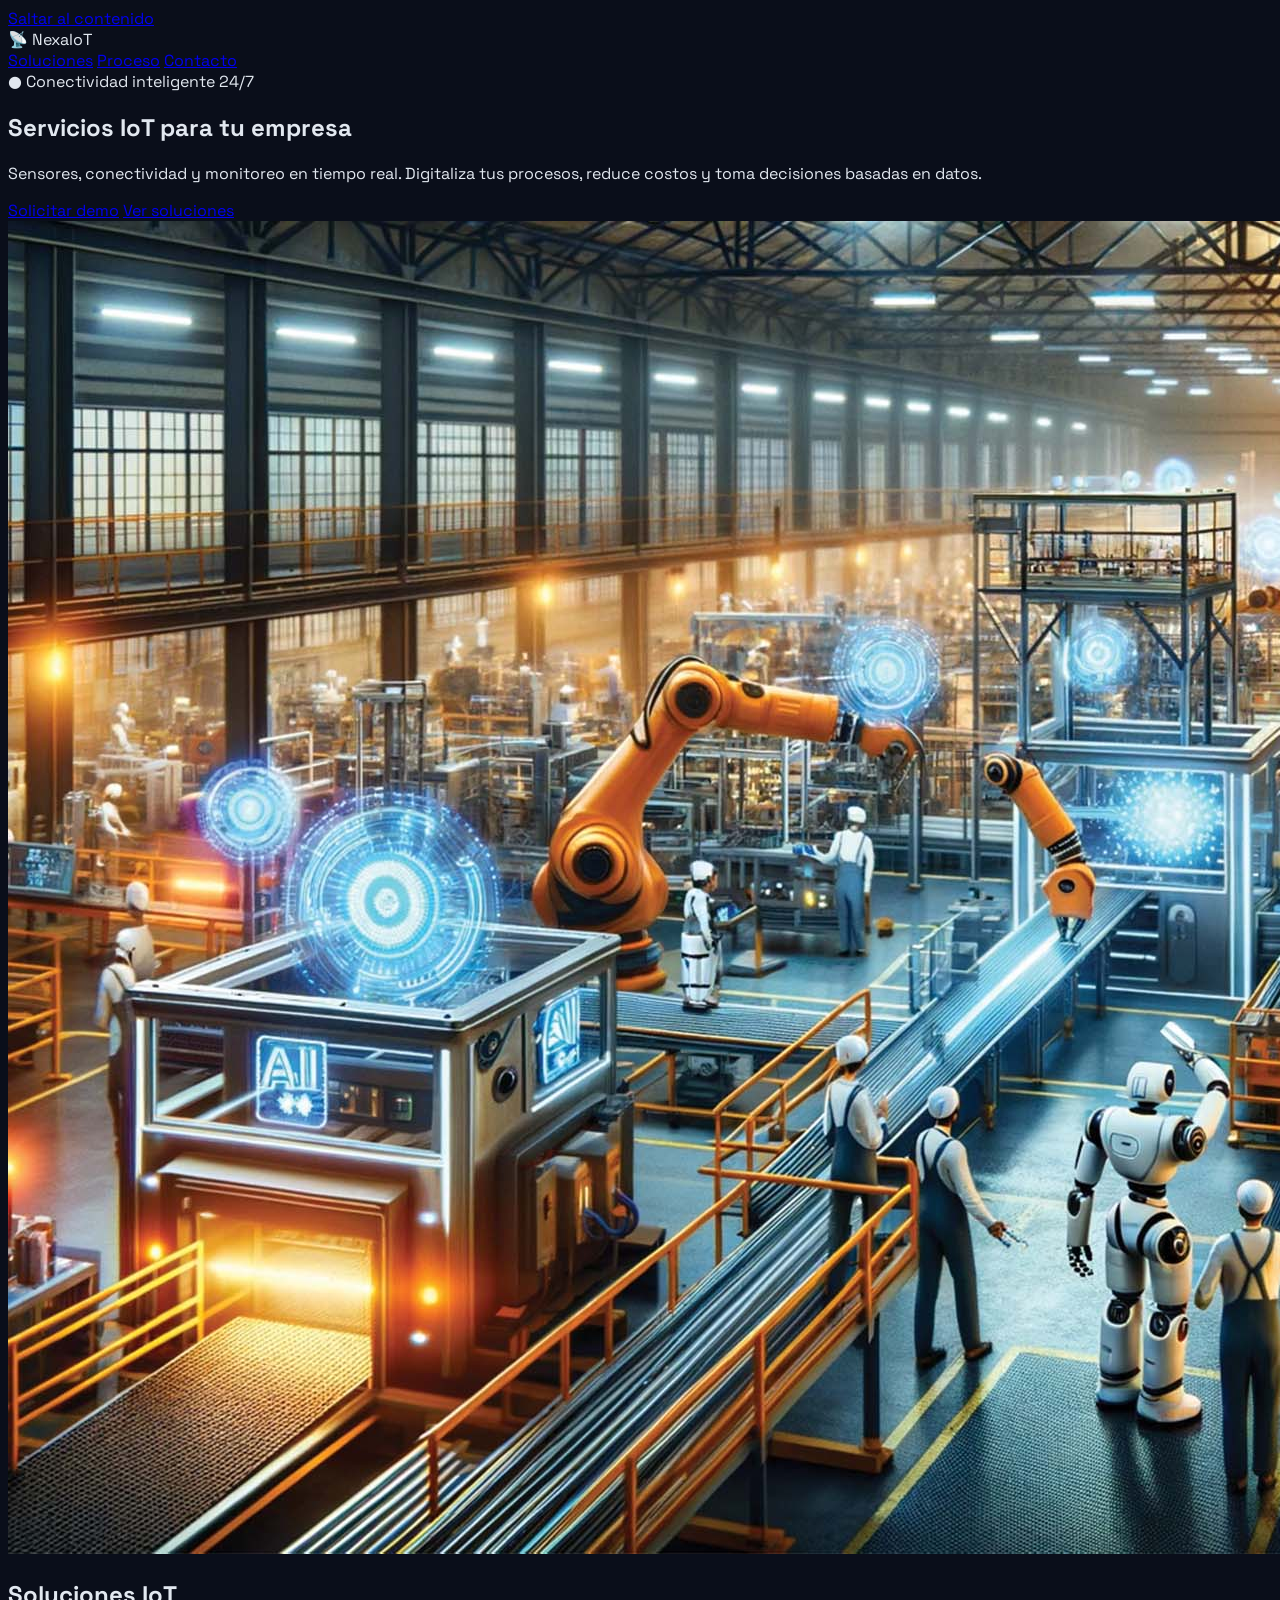
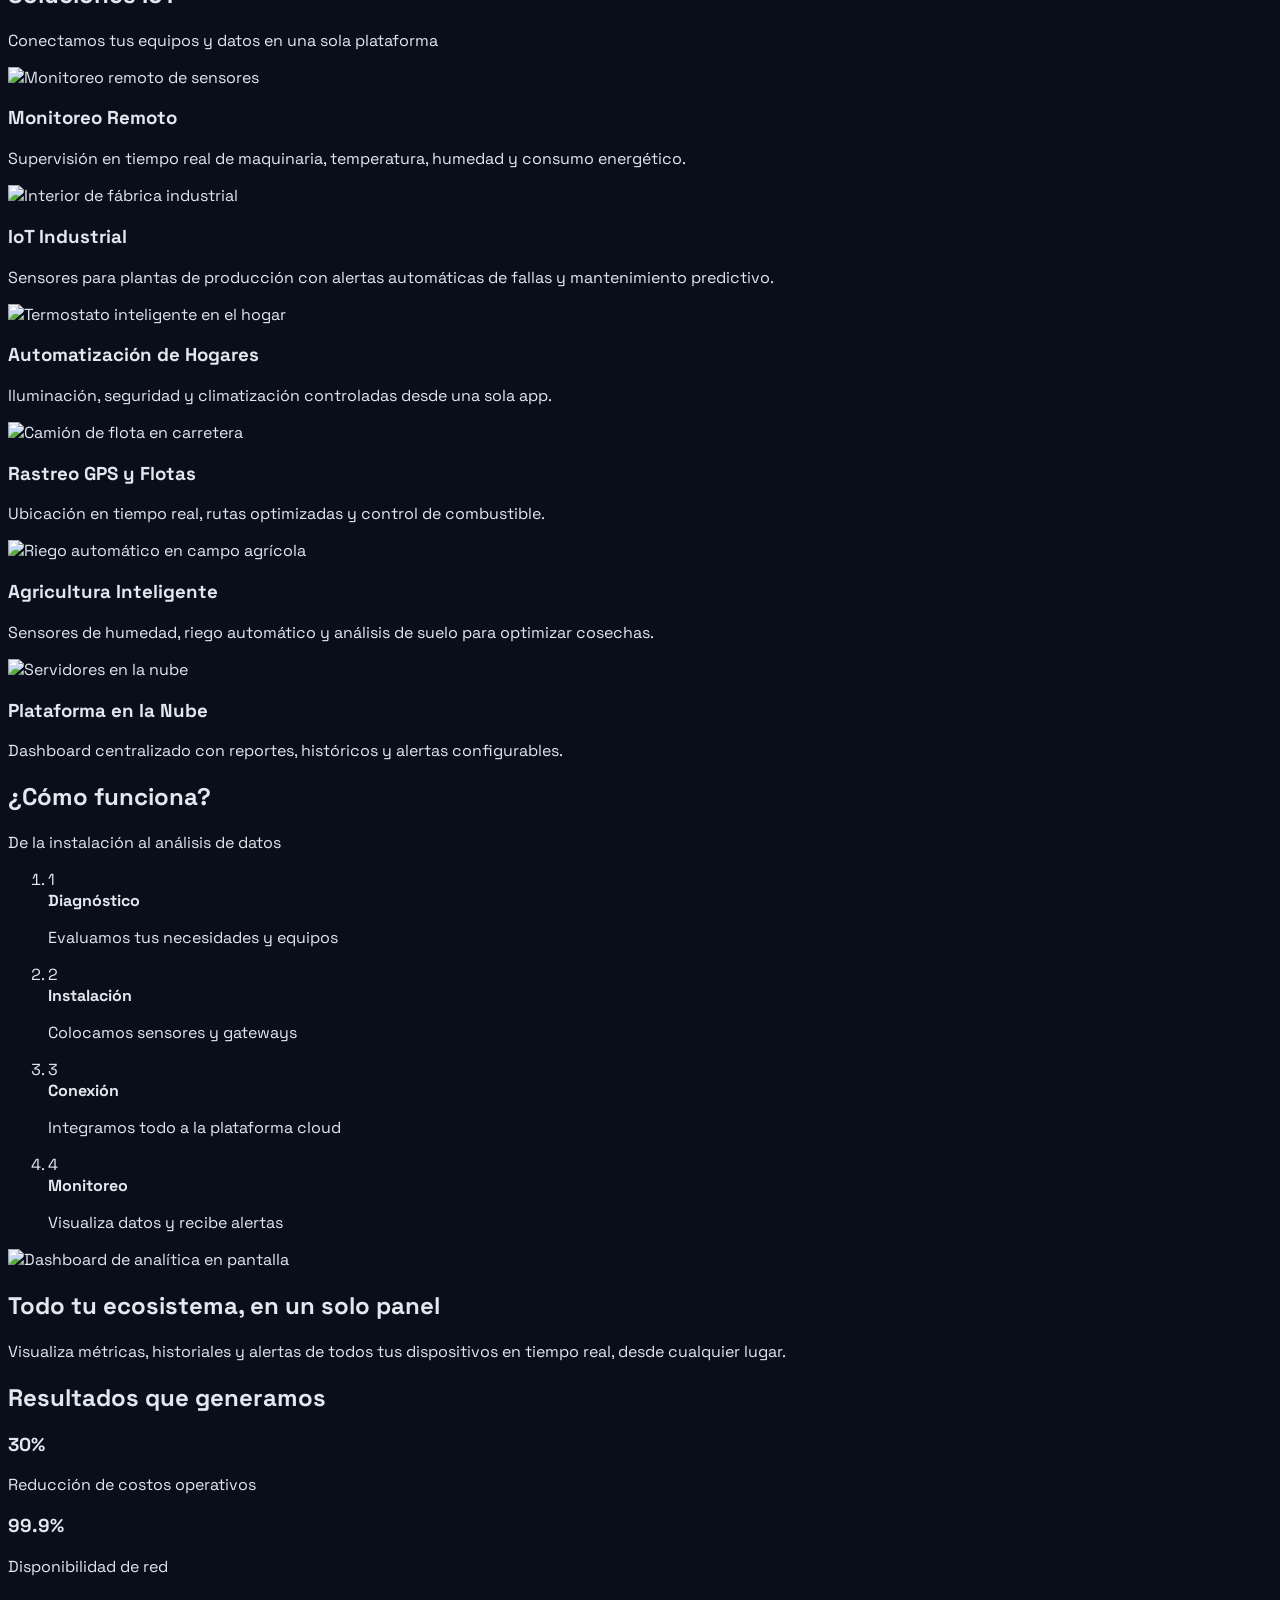
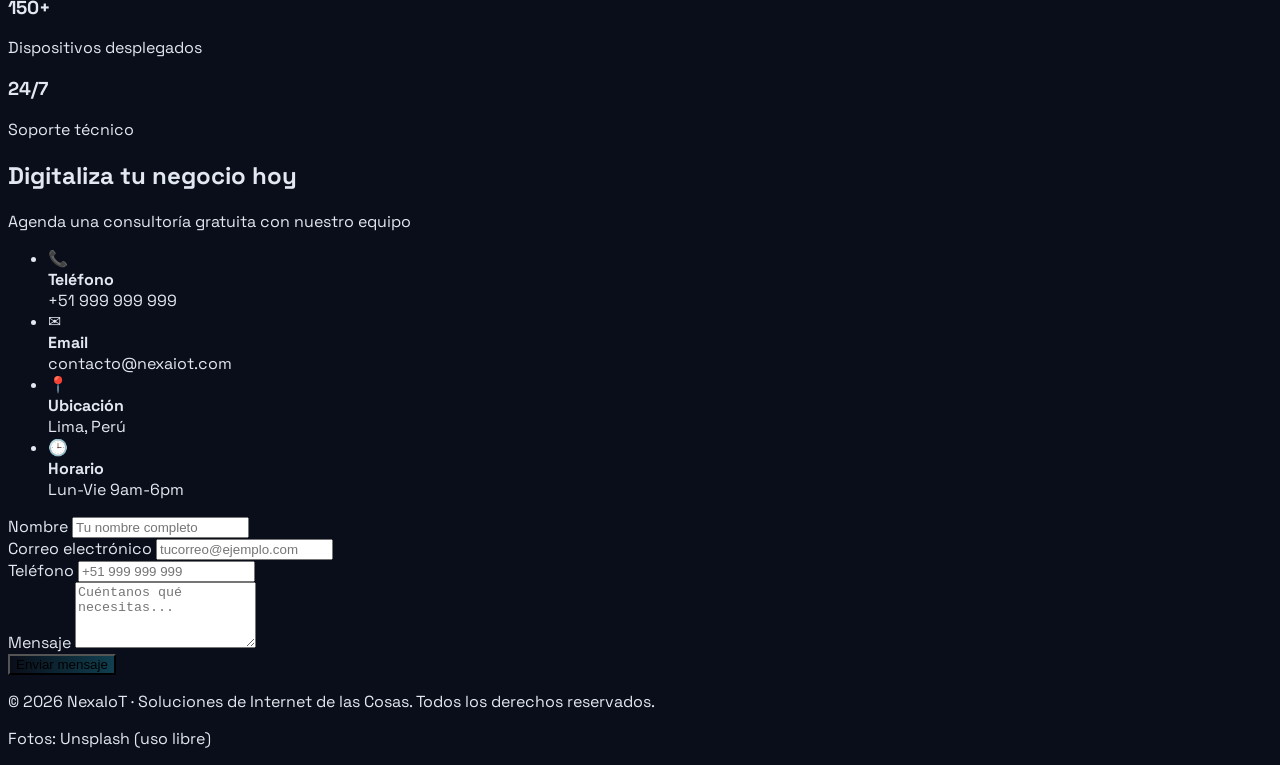
==== commit bcd25188: "cambios" ====
--- a/index.html
+++ b/index.html
@@ -4,166 +4,182 @@
 <meta charset="UTF-8">
 <meta name="viewport" content="width=device-width, initial-scale=1, viewport-fit=cover">
 <title>NexaIoT | Soluciones de Internet de las Cosas</title>
-<link rel="stylesheet" href="styles.css">
+<script src="https://cdn.tailwindcss.com"></script>
+<link rel="preconnect" href="https://fonts.googleapis.com">
+<link rel="preconnect" href="https://fonts.gstatic.com" crossorigin>
+<link href="https://fonts.googleapis.com/css2?family=Space+Grotesk:wght@400;500;600;700;800&display=swap" rel="stylesheet">
+<style>
+  :root { --bg:#0a0e1a; --bg2:#0f1524; --card:#141b2e; --accent:#22d3ee; --accent2:#67e8f9; --muted:#8b98ac; --text:#e2e8f0; }
+  html { scroll-behavior: smooth; scroll-padding-top: env(safe-area-inset-top,0px); }
+  body { font-family: 'Space Grotesk', system-ui, -apple-system, sans-serif; background: var(--bg); color: var(--text); }
+  @keyframes fadeInUp { from { opacity:0; transform: translateY(24px);} to { opacity:1; transform: translateY(0);} }
+  @keyframes float { 0%,100% { transform: translateY(0);} 50% { transform: translateY(-12px);} }
+  @keyframes pulseGlow { 0%,100% { box-shadow: 0 0 0 0 rgba(34,211,238,.45);} 50% { box-shadow: 0 0 0 12px rgba(34,211,238,0);} }
+  @keyframes shimmer { 0% { background-position: -200% 0;} 100% { background-position: 200% 0;} }
+  @keyframes slideIn { from { opacity:0; transform: translateX(-20px);} to { opacity:1; transform: translateX(0);} }
+  .anim-fade-in-up { animation: fadeInUp .8s ease-out both; }
+  .anim-float { animation: float 4s ease-in-out infinite; }
+  .anim-pulse-glow { animation: pulseGlow 2s ease-in-out infinite; }
+  .anim-shimmer { background: linear-gradient(90deg, transparent, rgba(34,211,238,.25), transparent); background-size: 200% 100%; animation: shimmer 2.5s linear infinite; }
+  .anim-slide-in { animation: slideIn .6s ease-out both; }
+  :focus-visible { outline: 2px solid #22d3ee; outline-offset: 2px; border-radius: 4px; }
+  [hidden] { display: none !important; }
+</style>
 </head>
-<body>
-
-<header class="site-header">
-  <div class="logo">📡 Nexa<span>IoT</span></div>
-  <nav class="main-nav" aria-label="Navegación principal">
-    <a href="#soluciones">Soluciones</a>
-    <a href="#proceso">Proceso</a>
-    <a href="#contacto">Contacto</a>
+<body class="min-h-screen antialiased">
+
+<a href="#main" class="sr-only focus:not-sr-only focus:absolute focus:top-2 focus:left-2 focus:z-50 focus:bg-cyan-400 focus:text-slate-900 focus:px-3 focus:py-2 focus:rounded-lg focus:font-semibold">Saltar al contenido</a>
+
+<header class="sticky top-0 z-10 bg-slate-900/80 backdrop-blur border-b border-slate-700/40 flex items-center justify-between flex-wrap gap-3 px-6 py-4">
+  <div class="text-xl font-extrabold text-cyan-400 tracking-wide">📡 Nexa<span class="text-slate-100">IoT</span></div>
+  <nav class="flex gap-6 text-sm font-medium" aria-label="Navegación principal">
+    <a href="#soluciones" class="hover:text-cyan-400 transition-colors duration-200">Soluciones</a>
+    <a href="#proceso" class="hover:text-cyan-400 transition-colors duration-200">Proceso</a>
+    <a href="#contacto" class="hover:text-cyan-400 transition-colors duration-200">Contacto</a>
   </nav>
 </header>
 
-<main>
-
-<section class="container hero" aria-labelledby="hero-title">
-  <div class="hero-text">
-    <span class="badge">● Conectividad inteligente 24/7</span>
-    <h1 id="hero-title">Servicios <span>IoT</span> para tu empresa</h1>
-    <p>Sensores, conectividad y monitoreo en tiempo real. Digitaliza tus procesos, reduce costos y toma decisiones basadas en datos.</p>
-    <a href="#contacto" class="btn btn-primary">Solicitar demo</a>
-    <a href="#soluciones" class="btn btn-outline">Ver soluciones</a>
-  </div>
-  <div class="hero-media">
-    <img src="/image/13167061.jpg"
-         alt="Placa de circuito, tecnología IoT">
-    <div class="hero-overlay" aria-hidden="true"></div>
-  </div>
-</section>
-
-<section id="soluciones" class="container-md section" aria-labelledby="soluciones-title">
-  <h2 class="section-title" id="soluciones-title">Soluciones IoT</h2>
-  <p class="section-sub">Conectamos tus equipos y datos en una sola plataforma</p>
-  <div class="cards">
-    <article class="card">
-      <img class="card-img" src="https://images.unsplash.com/photo-1683322499436-f4383dd59f5a?fm=jpg&q=70&w=800&auto=format&fit=crop" alt="Monitoreo remoto de sensores" loading="lazy">
-      <div class="card-body">
-        <h3>Monitoreo Remoto</h3>
-        <p>Supervisión en tiempo real de maquinaria, temperatura, humedad y consumo energético.</p>
-      </div>
-    </article>
-    <article class="card">
-      <img class="card-img" src="https://images.unsplash.com/photo-1496247749665-49cf5b1022e9?fm=jpg&q=70&w=800&auto=format&fit=crop" alt="Interior de fábrica industrial" loading="lazy">
-      <div class="card-body">
-        <h3>IoT Industrial</h3>
-        <p>Sensores para plantas de producción con alertas automáticas de fallas y mantenimiento predictivo.</p>
-      </div>
-    </article>
-    <article class="card">
-      <img class="card-img" src="https://images.unsplash.com/photo-1545259741-2ea3ebf61fa3?fm=jpg&q=70&w=800&auto=format&fit=crop" alt="Termostato inteligente en el hogar" loading="lazy">
-      <div class="card-body">
-        <h3>Automatización de Hogares</h3>
-        <p>Iluminación, seguridad y climatización controladas desde una sola app.</p>
-      </div>
-    </article>
-    <article class="card">
-      <img class="card-img" src="https://images.unsplash.com/photo-1616432043562-3671ea2e5242?fm=jpg&q=70&w=800&auto=format&fit=crop" alt="Camión de flota en carretera" loading="lazy">
-      <div class="card-body">
-        <h3>Rastreo GPS y Flotas</h3>
-        <p>Ubicación en tiempo real, rutas optimizadas y control de combustible.</p>
-      </div>
-    </article>
-    <article class="card">
-      <img class="card-img" src="https://images.unsplash.com/photo-1692369584496-3216a88f94c1?fm=jpg&q=70&w=800&auto=format&fit=crop" alt="Riego automático en campo agrícola" loading="lazy">
-      <div class="card-body">
-        <h3>Agricultura Inteligente</h3>
-        <p>Sensores de humedad, riego automático y análisis de suelo para optimizar cosechas.</p>
-      </div>
-    </article>
-    <article class="card">
-      <img class="card-img" src="https://images.unsplash.com/photo-1698668975271-2ba9a323be6b?fm=jpg&q=70&w=800&auto=format&fit=crop" alt="Servidores en la nube" loading="lazy">
-      <div class="card-body">
-        <h3>Plataforma en la Nube</h3>
-        <p>Dashboard centralizado con reportes, históricos y alertas configurables.</p>
-      </div>
-    </article>
-  </div>
-</section>
-
-<section id="proceso" class="container-md section" aria-labelledby="proceso-title">
-  <h2 class="section-title" id="proceso-title">¿Cómo funciona?</h2>
-  <p class="section-sub">De la instalación al análisis de datos</p>
-  <ol class="steps">
-    <li class="step">
-      <div class="step-number" aria-hidden="true">1</div>
-      <strong>Diagnóstico</strong>
-      <p>Evaluamos tus necesidades y equipos</p>
-    </li>
-    <li class="step">
-      <div class="step-number" aria-hidden="true">2</div>
-      <strong>Instalación</strong>
-      <p>Colocamos sensores y gateways</p>
-    </li>
-    <li class="step">
-      <div class="step-number" aria-hidden="true">3</div>
-      <strong>Conexión</strong>
-      <p>Integramos todo a la plataforma cloud</p>
-    </li>
-    <li class="step">
-      <div class="step-number" aria-hidden="true">4</div>
-      <strong>Monitoreo</strong>
-      <p>Visualiza datos y recibe alertas</p>
+<main id="main">
+
+<section class="max-w-6xl mx-auto px-6 pt-20 pb-16 grid md:grid-cols-2 gap-10 items-center">
+  <div class="text-center md:text-left anim-fade-in-up">
+    <span class="anim-pulse-glow inline-block bg-cyan-400/10 text-cyan-400 border border-cyan-400/30 rounded-full px-4 py-1.5 text-xs font-semibold mb-5">● Conectividad inteligente 24/7</span>
+    <h1 class="text-3xl md:text-5xl font-bold leading-tight mb-4">Servicios <span class="text-cyan-400">IoT</span> para tu empresa</h1>
+    <p class="text-slate-400 max-w-xl mx-auto md:mx-0 mb-7 text-base md:text-lg">Sensores, conectividad y monitoreo en tiempo real. Digitaliza tus procesos, reduce costos y toma decisiones basadas en datos.</p>
+    <a href="#contacto" class="inline-block font-bold px-8 py-3.5 rounded-lg mx-1.5 bg-cyan-400 text-slate-900 hover:bg-cyan-300 transition-colors duration-200">Solicitar demo</a>
+    <a href="#soluciones" class="inline-block font-bold px-8 py-3.5 rounded-lg mx-1.5 border border-cyan-400 text-cyan-400 hover:bg-cyan-400/10 transition-colors duration-200">Ver soluciones</a>
+  </div>
+  <div class="relative anim-float">
+    <img src="/image/13167061.jpg" alt="Placa de circuito, tecnología IoT" class="w-full h-72 md:h-96 object-cover rounded-2xl border border-cyan-400/20">
+    <div class="absolute inset-0 rounded-2xl bg-gradient-to-t from-slate-950/70 via-slate-950/10 to-transparent" aria-hidden="true"></div>
+  </div>
+</section>
+
+<section id="soluciones" class="max-w-5xl mx-auto px-6 py-14" aria-labelledby="soluciones-title">
+  <h2 class="text-2xl font-bold text-center mb-2" id="soluciones-title">Soluciones IoT</h2>
+  <p class="text-slate-400 text-center mb-10">Conectamos tus equipos y datos en una sola plataforma</p>
+  <div class="grid sm:grid-cols-2 lg:grid-cols-3 gap-5">
+    <article class="bg-slate-800/60 border border-slate-700/30 rounded-2xl overflow-hidden hover:border-cyan-400/40 transition-colors duration-200 anim-slide-in">
+      <img class="h-36 w-full object-cover" src="https://images.unsplash.com/photo-1683322499436-f4383dd59f5a?fm=jpg&q=70&w=800&auto=format&fit=crop" alt="Monitoreo remoto de sensores" loading="lazy">
+      <div class="p-6">
+        <h3 class="font-semibold mb-2">Monitoreo Remoto</h3>
+        <p class="text-slate-400 text-sm">Supervisión en tiempo real de maquinaria, temperatura, humedad y consumo energético.</p>
+      </div>
+    </article>
+    <article class="bg-slate-800/60 border border-slate-700/30 rounded-2xl overflow-hidden hover:border-cyan-400/40 transition-colors duration-200 anim-slide-in">
+      <img class="h-36 w-full object-cover" src="https://images.unsplash.com/photo-1496247749665-49cf5b1022e9?fm=jpg&q=70&w=800&auto=format&fit=crop" alt="Interior de fábrica industrial" loading="lazy">
+      <div class="p-6">
+        <h3 class="font-semibold mb-2">IoT Industrial</h3>
+        <p class="text-slate-400 text-sm">Sensores para plantas de producción con alertas automáticas de fallas y mantenimiento predictivo.</p>
+      </div>
+    </article>
+    <article class="bg-slate-800/60 border border-slate-700/30 rounded-2xl overflow-hidden hover:border-cyan-400/40 transition-colors duration-200 anim-slide-in">
+      <img class="h-36 w-full object-cover" src="https://images.unsplash.com/photo-1545259741-2ea3ebf61fa3?fm=jpg&q=70&w=800&auto=format&fit=crop" alt="Termostato inteligente en el hogar" loading="lazy">
+      <div class="p-6">
+        <h3 class="font-semibold mb-2">Automatización de Hogares</h3>
+        <p class="text-slate-400 text-sm">Iluminación, seguridad y climatización controladas desde una sola app.</p>
+      </div>
+    </article>
+    <article class="bg-slate-800/60 border border-slate-700/30 rounded-2xl overflow-hidden hover:border-cyan-400/40 transition-colors duration-200 anim-slide-in">
+      <img class="h-36 w-full object-cover" src="https://images.unsplash.com/photo-1616432043562-3671ea2e5242?fm=jpg&q=70&w=800&auto=format&fit=crop" alt="Camión de flota en carretera" loading="lazy">
+      <div class="p-6">
+        <h3 class="font-semibold mb-2">Rastreo GPS y Flotas</h3>
+        <p class="text-slate-400 text-sm">Ubicación en tiempo real, rutas optimizadas y control de combustible.</p>
+      </div>
+    </article>
+    <article class="bg-slate-800/60 border border-slate-700/30 rounded-2xl overflow-hidden hover:border-cyan-400/40 transition-colors duration-200 anim-slide-in">
+      <img class="h-36 w-full object-cover" src="https://images.unsplash.com/photo-1692369584496-3216a88f94c1?fm=jpg&q=70&w=800&auto=format&fit=crop" alt="Riego automático en campo agrícola" loading="lazy">
+      <div class="p-6">
+        <h3 class="font-semibold mb-2">Agricultura Inteligente</h3>
+        <p class="text-slate-400 text-sm">Sensores de humedad, riego automático y análisis de suelo para optimizar cosechas.</p>
+      </div>
+    </article>
+    <article class="bg-slate-800/60 border border-slate-700/30 rounded-2xl overflow-hidden hover:border-cyan-400/40 transition-colors duration-200 anim-slide-in">
+      <img class="h-36 w-full object-cover" src="https://images.unsplash.com/photo-1698668975271-2ba9a323be6b?fm=jpg&q=70&w=800&auto=format&fit=crop" alt="Servidores en la nube" loading="lazy">
+      <div class="p-6">
+        <h3 class="font-semibold mb-2">Plataforma en la Nube</h3>
+        <p class="text-slate-400 text-sm">Dashboard centralizado con reportes, históricos y alertas configurables.</p>
+      </div>
+    </article>
+  </div>
+</section>
+
+<section id="proceso" class="max-w-5xl mx-auto px-6 py-14" aria-labelledby="proceso-title">
+  <h2 class="text-2xl font-bold text-center mb-2" id="proceso-title">¿Cómo funciona?</h2>
+  <p class="text-slate-400 text-center mb-10">De la instalación al análisis de datos</p>
+  <ol class="flex flex-wrap justify-center gap-4">
+    <li class="bg-slate-800/60 border border-slate-700/30 rounded-xl p-5 text-center w-44 anim-slide-in">
+      <div class="w-8 h-8 rounded-full bg-cyan-400 text-slate-900 font-extrabold flex items-center justify-center mx-auto mb-2.5" aria-hidden="true">1</div>
+      <strong class="block mb-1">Diagnóstico</strong>
+      <p class="text-slate-400 text-sm">Evaluamos tus necesidades y equipos</p>
+    </li>
+    <li class="bg-slate-800/60 border border-slate-700/30 rounded-xl p-5 text-center w-44 anim-slide-in">
+      <div class="w-8 h-8 rounded-full bg-cyan-400 text-slate-900 font-extrabold flex items-center justify-center mx-auto mb-2.5" aria-hidden="true">2</div>
+      <strong class="block mb-1">Instalación</strong>
+      <p class="text-slate-400 text-sm">Colocamos sensores y gateways</p>
+    </li>
+    <li class="bg-slate-800/60 border border-slate-700/30 rounded-xl p-5 text-center w-44 anim-slide-in">
+      <div class="w-8 h-8 rounded-full bg-cyan-400 text-slate-900 font-extrabold flex items-center justify-center mx-auto mb-2.5" aria-hidden="true">3</div>
+      <strong class="block mb-1">Conexión</strong>
+      <p class="text-slate-400 text-sm">Integramos todo a la plataforma cloud</p>
+    </li>
+    <li class="bg-slate-800/60 border border-slate-700/30 rounded-xl p-5 text-center w-44 anim-slide-in">
+      <div class="w-8 h-8 rounded-full bg-cyan-400 text-slate-900 font-extrabold flex items-center justify-center mx-auto mb-2.5" aria-hidden="true">4</div>
+      <strong class="block mb-1">Monitoreo</strong>
+      <p class="text-slate-400 text-sm">Visualiza datos y recibe alertas</p>
     </li>
   </ol>
 </section>
 
-<section class="container-md section split" aria-labelledby="panel-title">
-  <img src="https://images.unsplash.com/photo-1686061593213-98dad7c599b9?fm=jpg&q=70&w=1000&auto=format&fit=crop"
-       alt="Dashboard de analítica en pantalla" loading="lazy">
-  <div class="split-text">
-    <h2 id="panel-title">Todo tu ecosistema, en un solo panel</h2>
-    <p>Visualiza métricas, historiales y alertas de todos tus dispositivos en tiempo real, desde cualquier lugar.</p>
-  </div>
-</section>
-
-<section class="container-md section" aria-labelledby="resultados-title">
-  <h2 class="section-title section-title--wide" id="resultados-title">Resultados que generamos</h2>
-  <div class="stats">
-    <div class="stat"><h3>30%</h3><p>Reducción de costos operativos</p></div>
-    <div class="stat"><h3>99.9%</h3><p>Disponibilidad de red</p></div>
-    <div class="stat"><h3>150+</h3><p>Dispositivos desplegados</p></div>
-    <div class="stat"><h3>24/7</h3><p>Soporte técnico</p></div>
-  </div>
-</section>
-
-<section id="contacto" class="container-md section" aria-labelledby="contacto-title">
-  <div class="contact-box">
-    <h2 id="contacto-title">Digitaliza tu negocio hoy</h2>
-    <p>Agenda una consultoría gratuita con nuestro equipo</p>
-    <ul class="contact-info">
-      <li class="info-card">📞<br><strong>Teléfono</strong><br><span>+51 999 999 999</span></li>
-      <li class="info-card">✉️<br><strong>Email</strong><br><span>contacto@nexaiot.com</span></li>
-      <li class="info-card">📍<br><strong>Ubicación</strong><br><span>Lima, Perú</span></li>
-      <li class="info-card">🕒<br><strong>Horario</strong><br><span>Lun-Vie 9am-6pm</span></li>
+<section class="max-w-5xl mx-auto px-6 py-14 grid md:grid-cols-2 gap-10 items-center">
+  <img src="https://images.unsplash.com/photo-1686061593213-98dad7c599b9?fm=jpg&q=70&w=1000&auto=format&fit=crop" alt="Dashboard de analítica en pantalla" loading="lazy" class="w-full h-72 object-cover rounded-2xl border border-cyan-400/20 anim-float">
+  <div class="text-center md:text-left anim-fade-in-up">
+    <h2 class="text-2xl font-bold mb-3">Todo tu ecosistema, en un solo panel</h2>
+    <p class="text-slate-400">Visualiza métricas, historiales y alertas de todos tus dispositivos en tiempo real, desde cualquier lugar.</p>
+  </div>
+</section>
+
+<section class="max-w-5xl mx-auto px-6 py-14" aria-labelledby="resultados-title">
+  <h2 class="text-2xl font-bold text-center mb-8" id="resultados-title">Resultados que generamos</h2>
+  <div class="grid grid-cols-2 md:grid-cols-4 gap-6 text-center">
+    <div class="anim-slide-in"><h3 class="text-3xl font-bold text-cyan-400 mb-1">30%</h3><p class="text-slate-400 text-sm">Reducción de costos operativos</p></div>
+    <div class="anim-slide-in"><h3 class="text-3xl font-bold text-cyan-400 mb-1">99.9%</h3><p class="text-slate-400 text-sm">Disponibilidad de red</p></div>
+    <div class="anim-slide-in"><h3 class="text-3xl font-bold text-cyan-400 mb-1">150+</h3><p class="text-slate-400 text-sm">Dispositivos desplegados</p></div>
+    <div class="anim-slide-in"><h3 class="text-3xl font-bold text-cyan-400 mb-1">24/7</h3><p class="text-slate-400 text-sm">Soporte técnico</p></div>
+  </div>
+</section>
+
+<section id="contacto" class="max-w-5xl mx-auto px-6 py-14" aria-labelledby="contacto-title">
+  <div class="bg-slate-800/60 border border-slate-700/30 rounded-2xl text-center p-10">
+    <h2 class="text-2xl font-bold mb-2" id="contacto-title">Digitaliza tu negocio hoy</h2>
+    <p class="text-slate-400 mb-7">Agenda una consultoría gratuita con nuestro equipo</p>
+    <ul class="grid sm:grid-cols-2 lg:grid-cols-4 gap-4 mb-10">
+      <li class="bg-slate-900/60 border border-slate-700/30 rounded-xl p-5"><span class="text-2xl">📞</span><br><strong>Teléfono</strong><br><span class="text-slate-400 text-sm">+51 999 999 999</span></li>
+      <li class="bg-slate-900/60 border border-slate-700/30 rounded-xl p-5"><span class="text-2xl">✉️</span><br><strong>Email</strong><br><span class="text-slate-400 text-sm">contacto@nexaiot.com</span></li>
+      <li class="bg-slate-900/60 border border-slate-700/30 rounded-xl p-5"><span class="text-2xl">📍</span><br><strong>Ubicación</strong><br><span class="text-slate-400 text-sm">Lima, Perú</span></li>
+      <li class="bg-slate-900/60 border border-slate-700/30 rounded-xl p-5"><span class="text-2xl">🕒</span><br><strong>Horario</strong><br><span class="text-slate-400 text-sm">Lun-Vie 9am-6pm</span></li>
     </ul>
 
-    <div class="form-wrap">
-      <div id="form-success" class="form-success" hidden role="status">
-        ✅ ¡Gracias! Tu mensaje fue enviado, te contactaremos pronto.
-      </div>
+    <div class="max-w-lg mx-auto text-left">
+      <div id="form-success" class="bg-emerald-500/10 border border-emerald-500/30 text-emerald-300 rounded-xl p-5 mb-5 text-center" hidden role="status" aria-live="polite">✅ ¡Gracias! Tu mensaje fue enviado, te contactaremos pronto.</div>
       <form id="contact-form" novalidate>
-        <div class="field">
-          <label for="nombre">Nombre</label>
-          <input id="nombre" name="nombre" type="text" required autocomplete="name" placeholder="Tu nombre completo">
-        </div>
-        <div class="field">
-          <label for="email">Correo electrónico</label>
-          <input id="email" name="email" type="email" required autocomplete="email" placeholder="tucorreo@ejemplo.com">
-        </div>
-        <div class="field">
-          <label for="telefono">Teléfono</label>
-          <input id="telefono" name="telefono" type="tel" autocomplete="tel" placeholder="+51 999 999 999">
-        </div>
-        <div class="field">
-          <label for="mensaje">Mensaje</label>
-          <textarea id="mensaje" name="mensaje" rows="4" required placeholder="Cuéntanos qué necesitas..."></textarea>
-        </div>
-        <button id="submit-btn" type="submit" class="submit-btn">
-          Enviar mensaje
-        </button>
+        <div class="mb-4">
+          <label for="nombre" class="block text-sm font-medium mb-1.5">Nombre</label>
+          <input id="nombre" name="nombre" type="text" required autocomplete="name" placeholder="Tu nombre completo" class="w-full bg-slate-900/60 border border-slate-700/40 rounded-lg px-4 py-2.5 text-slate-100 placeholder-slate-500 focus:border-cyan-400 outline-none transition-colors duration-200">
+        </div>
+        <div class="mb-4">
+          <label for="email" class="block text-sm font-medium mb-1.5">Correo electrónico</label>
+          <input id="email" name="email" type="email" required autocomplete="email" placeholder="tucorreo@ejemplo.com" class="w-full bg-slate-900/60 border border-slate-700/40 rounded-lg px-4 py-2.5 text-slate-100 placeholder-slate-500 focus:border-cyan-400 outline-none transition-colors duration-200">
+        </div>
+        <div class="mb-4">
+          <label for="telefono" class="block text-sm font-medium mb-1.5">Teléfono</label>
+          <input id="telefono" name="telefono" type="tel" autocomplete="tel" placeholder="+51 999 999 999" class="w-full bg-slate-900/60 border border-slate-700/40 rounded-lg px-4 py-2.5 text-slate-100 placeholder-slate-500 focus:border-cyan-400 outline-none transition-colors duration-200">
+        </div>
+        <div class="mb-4">
+          <label for="mensaje" class="block text-sm font-medium mb-1.5">Mensaje</label>
+          <textarea id="mensaje" name="mensaje" rows="4" required placeholder="Cuéntanos qué necesitas..." class="w-full bg-slate-900/60 border border-slate-700/40 rounded-lg px-4 py-2.5 text-slate-100 placeholder-slate-500 focus:border-cyan-400 outline-none transition-colors duration-200 resize-none"></textarea>
+        </div>
+        <button id="submit-btn" type="submit" class="w-full bg-cyan-400 text-slate-900 font-bold px-8 py-3.5 rounded-lg hover:bg-cyan-300 transition-colors duration-200 anim-shimmer">Enviar mensaje</button>
       </form>
     </div>
   </div>
@@ -171,33 +187,30 @@
 
 </main>
 
-<footer class="site-footer">
+<footer class="text-center py-8 px-5 text-slate-400 text-sm border-t border-slate-700/30">
   <p>© 2026 NexaIoT · Soluciones de Internet de las Cosas. Todos los derechos reservados.</p>
-  <p class="credits">Fotos: Unsplash (uso libre)</p>
+  <p class="text-xs opacity-60 mt-1">Fotos: Unsplash (uso libre)</p>
 </footer>
 
 <script>
   const form = document.getElementById('contact-form');
   const success = document.getElementById('form-success');
-
   form.addEventListener('submit', function (event) {
     event.preventDefault();
-
     const nombre = document.getElementById('nombre');
     const email = document.getElementById('email');
     const mensaje = document.getElementById('mensaje');
-
     if (!nombre.value.trim() || !email.value.trim() || !mensaje.value.trim()) {
       alert('Por favor completa los campos obligatorios: nombre, correo y mensaje.');
       return;
     }
-    if (!email.value.includes('@gmail.com')) {
+    if (!email.value.includes('@')) {
       alert('Ingresa un correo electrónico válido.');
       return;
     }
-
     form.hidden = true;
     success.hidden = false;
+    success.focus();
   });
 </script>
 
